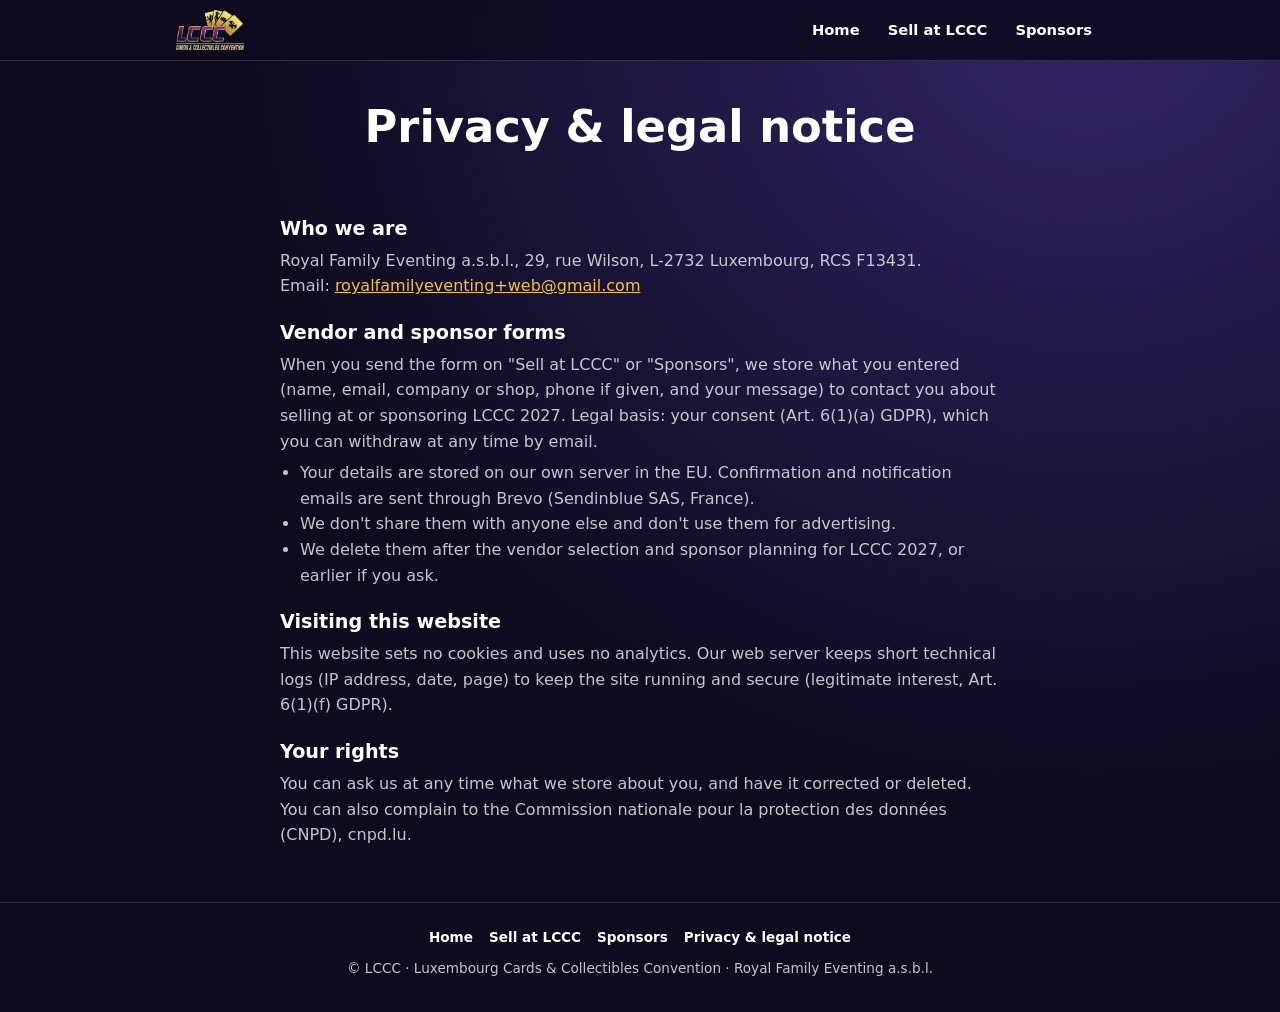
==== site/privacy.html @ 2531f946 "Placeholder: 2,000+ visitors and 50+ vendors, sponsor page with form, shared layout Home, Sell at LC" ====
<!DOCTYPE html>
<html lang="en">

<head>
    <meta charset="UTF-8" />
    <meta name="viewport" content="width=device-width, initial-scale=1.0" />
    <title>Privacy &amp; legal notice — LCCC</title>
    <meta name="robots" content="noindex" />
    <link rel="icon" type="image/png" href="favicon.png" />
    <link rel="stylesheet" href="style.css" />
</head>

<body>
    <header class="top">
        <div class="wrap">
            <a class="brand" href="./"><img src="logo.png" alt="LCCC home" width="68" height="40" /></a>
            <nav class="nav" aria-label="Main">
                <a href="./">Home</a>
                <a href="vendors.html">Sell at LCCC</a>
                <a href="sponsors.html">Sponsors</a>
            </nav>
        </div>
    </header>

    <main class="wrap">
        <div class="hero">
            <h1>Privacy &amp; legal notice</h1>
        </div>
        <section class="prose">
            <h2>Who we are</h2>
            <p>Royal Family Eventing a.s.b.l., 29, rue Wilson, L-2732 Luxembourg, RCS F13431.<br />
                Email: <a href="mailto:royalfamilyeventing+web@gmail.com">royalfamilyeventing+web@gmail.com</a></p>

            <h2>Vendor and sponsor forms</h2>
            <p>When you send the form on "Sell at LCCC" or "Sponsors", we store what you entered (name, email, company or
                shop, phone if given, and your message) to contact you about selling at or sponsoring LCCC 2027. Legal
                basis: your consent (Art. 6(1)(a) GDPR), which you can withdraw at any time by email.</p>
            <ul>
                <li>Your details are stored on our own server in the EU. Confirmation and notification emails are sent
                    through Brevo (Sendinblue SAS, France).</li>
                <li>We don't share them with anyone else and don't use them for advertising.</li>
                <li>We delete them after the vendor selection and sponsor planning for LCCC 2027, or earlier if you ask.</li>
            </ul>

            <h2>Visiting this website</h2>
            <p>This website sets no cookies and uses no analytics. Our web server keeps short technical logs (IP address,
                date, page) to keep the site running and secure (legitimate interest, Art. 6(1)(f) GDPR).</p>

            <h2>Your rights</h2>
            <p>You can ask us at any time what we store about you, and have it corrected or deleted. You can also complain
                to the Commission nationale pour la protection des données (CNPD), cnpd.lu.</p>
        </section>
    </main>

    <footer>
        <div class="wrap">
            <div class="links">
                <a href="./">Home</a>
                <a href="vendors.html">Sell at LCCC</a>
                <a href="sponsors.html">Sponsors</a>
                <a href="privacy.html">Privacy &amp; legal notice</a>
            </div>
            © LCCC · Luxembourg Cards &amp; Collectibles Convention · Royal Family Eventing a.s.b.l.
        </div>
    </footer>
</body>

</html>
---- site/style.css ----
/* LCCC coming-soon pages: Midnight & Foil, same colours as the main website */
:root {
    --night: #0e0b1f;
    --night-2: #1a1535;
    --night-3: #241d47;
    --violet: #7c5cff;
    --gold: #f2c14e;
    --text: #ffffff;
    --muted: rgba(255, 255, 255, 0.76);
    --line: rgba(255, 255, 255, 0.14);
    --foil: linear-gradient(115deg, #f2c14e, #ff8fc7, #8fd8ff, #b69cff);
    --radius: 18px;
}

* {
    box-sizing: border-box;
    margin: 0;
    padding: 0;
}

html {
    scroll-behavior: smooth;
}

body {
    min-height: 100vh;
    font-family: system-ui, -apple-system, 'Segoe UI', Roboto, Helvetica, Arial, sans-serif;
    line-height: 1.6;
    color: var(--text);
    background: radial-gradient(ellipse at 85% 0%, rgba(124, 92, 255, 0.32), transparent 55%), var(--night);
}

a {
    color: var(--gold);
}

img {
    max-width: 100%;
    height: auto;
}

.wrap {
    max-width: 960px;
    margin: 0 auto;
    padding: 0 16px;
}

/* ---------- header ---------- */
.top {
    position: sticky;
    top: 0;
    z-index: 10;
    background: rgba(14, 11, 31, 0.88);
    backdrop-filter: blur(8px);
    border-bottom: 1px solid var(--line);
}

.top .wrap {
    display: flex;
    align-items: center;
    justify-content: space-between;
    gap: 12px;
    padding-top: 10px;
    padding-bottom: 10px;
}

.brand img {
    display: block;
    height: 40px;
    width: auto;
}

.nav {
    display: flex;
    gap: 4px;
    flex-wrap: wrap;
    justify-content: flex-end;
}

.nav a {
    color: #fff;
    text-decoration: none;
    font-weight: 700;
    font-size: 0.92rem;
    padding: 8px 12px;
    border-radius: 10px;
}

.nav a:hover {
    background: rgba(255, 255, 255, 0.1);
}

.nav a[aria-current="page"] {
    background: var(--gold);
    color: var(--night);
}

/* ---------- hero ---------- */
.hero {
    text-align: center;
    padding: 40px 0 8px;
}

.hero .logo {
    width: 300px;
    max-width: 72vw;
}

.line {
    height: 4px;
    width: 96px;
    margin: 18px auto;
    border-radius: 4px;
    background: var(--foil);
}

.eyebrow {
    display: inline-block;
    color: var(--gold);
    font-weight: 800;
    text-transform: uppercase;
    letter-spacing: 0.12em;
    font-size: 0.8rem;
    margin-bottom: 6px;
}

h1 {
    font-size: clamp(1.8rem, 5.5vw, 2.8rem);
    font-weight: 900;
    line-height: 1.15;
}

h2 {
    font-size: clamp(1.35rem, 4vw, 1.8rem);
    font-weight: 900;
    line-height: 1.2;
    margin-bottom: 8px;
}

h3 {
    font-size: 1.05rem;
    margin-bottom: 4px;
}

.badge {
    display: inline-block;
    margin: 16px 0 12px;
    background: var(--gold);
    color: var(--night);
    font-weight: 800;
    text-transform: uppercase;
    letter-spacing: 1px;
    font-size: 0.8rem;
    padding: 5px 14px;
    border-radius: 20px;
}

.lead {
    color: var(--muted);
    font-size: 1.05rem;
    max-width: 600px;
    margin: 0 auto;
}

/* ---------- sections ---------- */
section {
    padding: 34px 0 6px;
}

.section-head {
    text-align: center;
    margin-bottom: 18px;
}

.section-head p {
    color: var(--muted);
    max-width: 600px;
    margin: 0 auto;
}

.stats {
    display: grid;
    grid-template-columns: repeat(auto-fit, minmax(190px, 1fr));
    gap: 12px;
    margin-top: 28px;
}

.stat {
    background: var(--night-2);
    border: 1px solid var(--line);
    border-radius: var(--radius);
    padding: 16px 18px;
    text-align: center;
}

.stat strong {
    display: block;
    font-size: 1.6rem;
    font-weight: 900;
    line-height: 1.2;
    color: var(--gold);
}

.stat span {
    color: var(--muted);
    font-size: 0.92rem;
}

.cards {
    display: grid;
    grid-template-columns: repeat(auto-fit, minmax(220px, 1fr));
    gap: 12px;
}

.card {
    background: var(--night-2);
    border: 1px solid var(--line);
    border-radius: var(--radius);
    padding: 20px;
}

.card p {
    color: var(--muted);
}

.card-gold {
    border-color: var(--gold);
    box-shadow: 0 0 0 1px rgba(242, 193, 78, 0.25), 0 18px 40px rgba(0, 0, 0, 0.35);
}

/* Two big calls to action on the home page */
.paths {
    display: grid;
    grid-template-columns: repeat(auto-fit, minmax(260px, 1fr));
    gap: 14px;
}

.path {
    display: flex;
    flex-direction: column;
    gap: 8px;
    text-decoration: none;
    color: var(--text);
    background: linear-gradient(160deg, var(--night-3), var(--night-2));
    border: 1px solid var(--line);
    border-radius: var(--radius);
    padding: 24px 22px;
    transition: border-color 0.15s;
}

.path:hover {
    border-color: var(--gold);
}

.path p {
    color: var(--muted);
    flex: 1;
}

.path .more {
    color: var(--gold);
    font-weight: 800;
}

.price {
    font-size: 2.2rem;
    font-weight: 900;
    color: var(--gold);
    line-height: 1.1;
    margin: 4px 0 6px;
}

.price small {
    font-size: 0.95rem;
    color: var(--muted);
    font-weight: 600;
}

ul.ticks {
    list-style: none;
    display: grid;
    gap: 6px;
    margin-top: 10px;
}

ul.ticks li {
    padding-left: 26px;
    position: relative;
    color: var(--muted);
}

ul.ticks li::before {
    content: "";
    position: absolute;
    left: 4px;
    top: 0.45em;
    width: 10px;
    height: 6px;
    border-left: 2px solid var(--gold);
    border-bottom: 2px solid var(--gold);
    transform: rotate(-45deg);
}

ol.steps {
    list-style: none;
    counter-reset: step;
    display: grid;
    grid-template-columns: repeat(auto-fit, minmax(200px, 1fr));
    gap: 12px;
}

ol.steps li {
    counter-increment: step;
    background: var(--night-2);
    border: 1px solid var(--line);
    border-radius: var(--radius);
    padding: 16px 18px;
    color: var(--muted);
}

ol.steps li::before {
    content: counter(step);
    display: grid;
    place-items: center;
    width: 30px;
    height: 30px;
    margin-bottom: 8px;
    border-radius: 50%;
    background: var(--gold);
    color: var(--night);
    font-weight: 900;
}

ol.steps strong {
    display: block;
    color: var(--text);
}

/* ---------- buttons ---------- */
.buttons {
    display: flex;
    flex-wrap: wrap;
    justify-content: center;
    gap: 10px;
    margin-top: 22px;
}

.btn {
    display: inline-block;
    text-decoration: none;
    font: inherit;
    font-weight: 800;
    border-radius: 999px;
    padding: 12px 22px;
    border: 2px solid rgba(255, 255, 255, 0.55);
    background: none;
    color: #fff;
    cursor: pointer;
}

.btn:hover {
    background: rgba(255, 255, 255, 0.1);
}

.btn-gold {
    background: var(--gold);
    border-color: var(--gold);
    color: var(--night);
}

.btn-gold:hover {
    background: #ffd36b;
}

.btn:disabled {
    opacity: 0.6;
}

/* ---------- forms ---------- */
.form-card {
    max-width: 640px;
    margin: 0 auto;
}

.form {
    display: grid;
    gap: 14px;
    margin-top: 14px;
}

.form .row {
    display: grid;
    gap: 14px;
    grid-template-columns: repeat(auto-fit, minmax(220px, 1fr));
}

.form label {
    display: grid;
    gap: 4px;
    font-weight: 700;
    font-size: 0.92rem;
}

.form small {
    font-weight: 400;
    color: var(--muted);
}

.form input[type="text"],
.form input[type="email"],
.form input[type="tel"],
.form textarea {
    font: inherit;
    font-weight: 400;
    color: var(--text);
    background: var(--night);
    border: 1px solid var(--line);
    border-radius: 12px;
    padding: 12px 14px;
    width: 100%;
}

.form textarea {
    resize: vertical;
    min-height: 90px;
}

.form input:focus,
.form textarea:focus {
    outline: none;
    border-color: var(--gold);
    box-shadow: 0 0 0 3px rgba(242, 193, 78, 0.25);
}

.form .check {
    display: grid;
    grid-template-columns: 22px 1fr;
    align-items: start;
    font-weight: 400;
    color: var(--muted);
}

.form .check input {
    width: 18px;
    height: 18px;
    margin-top: 3px;
    accent-color: var(--gold);
}

.form .hp {
    position: absolute;
    left: -9999px;
}

.form .btn {
    justify-self: start;
}

.form-msg {
    border-radius: 12px;
    padding: 10px 14px;
}

.form-msg.is-ok {
    background: rgba(31, 157, 85, 0.2);
    border: 1px solid rgba(31, 157, 85, 0.6);
}

.form-msg.is-error {
    background: rgba(229, 72, 77, 0.18);
    border: 1px solid rgba(229, 72, 77, 0.6);
}

/* ---------- text pages ---------- */
.prose {
    max-width: 720px;
    margin: 0 auto;
}

.prose h2 {
    font-size: 1.2rem;
    margin-top: 22px;
}

.prose p,
.prose li {
    color: var(--muted);
}

.prose ul {
    padding-left: 20px;
    margin-top: 6px;
}

/* ---------- footer ---------- */
footer {
    margin-top: 48px;
    border-top: 1px solid var(--line);
    padding: 24px 0 32px;
    text-align: center;
    font-size: 0.85rem;
    color: var(--muted);
}

footer .links {
    display: flex;
    flex-wrap: wrap;
    justify-content: center;
    gap: 6px 16px;
    margin-bottom: 10px;
}

footer .links a {
    color: #fff;
    font-weight: 700;
    text-decoration: none;
}

footer .links a:hover {
    color: var(--gold);
}

@media (max-width: 560px) {
    .brand img {
        height: 34px;
    }

    .nav a {
        padding: 6px 8px;
        font-size: 0.85rem;
    }
}
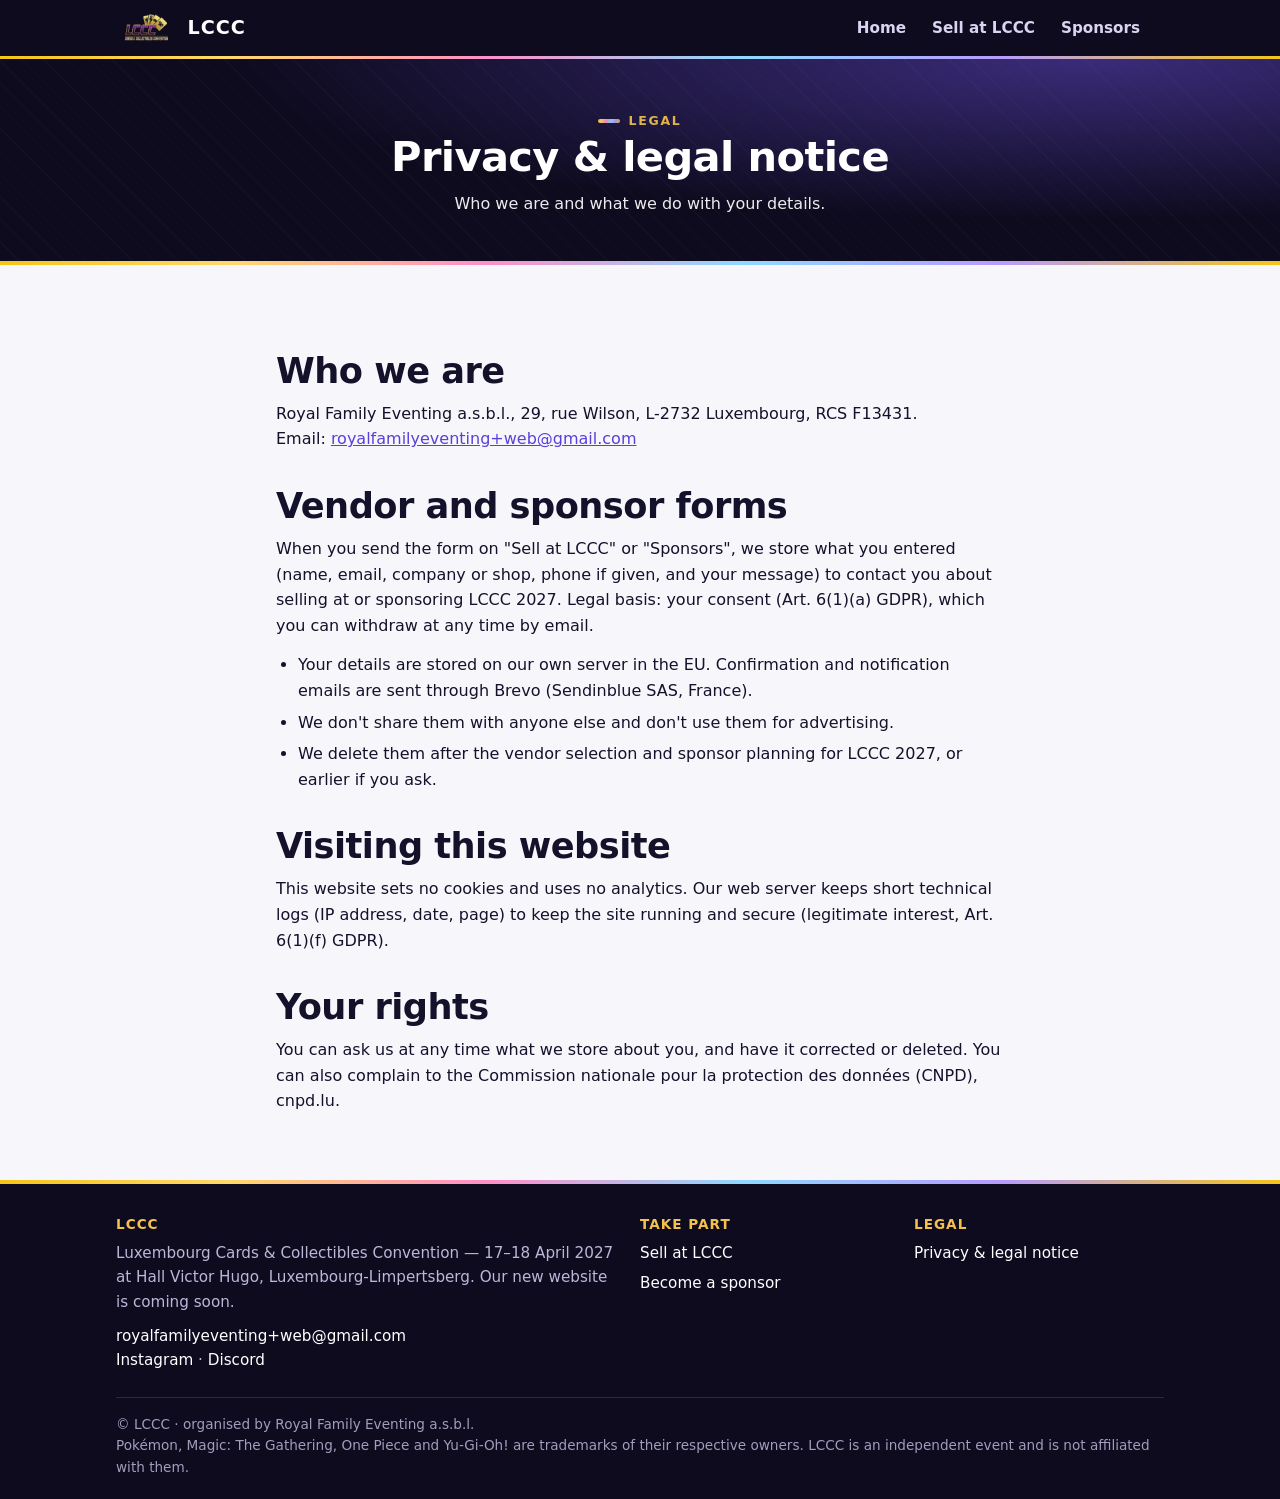
==== commit 95a77d4f: "Placeholder in the main website's design Pages are generated by build.py with the website's navbar, " ====
--- a/site/privacy.html
+++ b/site/privacy.html
@@ -4,29 +4,43 @@
 <head>
     <meta charset="UTF-8" />
     <meta name="viewport" content="width=device-width, initial-scale=1.0" />
-    <title>Privacy &amp; legal notice — LCCC</title>
+    <title>Privacy &amp; legal notice — LCCC 2027</title>
+    <meta name="description" content="Privacy policy and legal notice of lccc.lu." />
     <meta name="robots" content="noindex" />
-    <link rel="icon" type="image/png" href="favicon.png" />
+    <link rel="icon" type="image/png" href="img/favicon.png" />
     <link rel="stylesheet" href="style.css" />
 </head>
 
 <body>
-    <header class="top">
-        <div class="wrap">
-            <a class="brand" href="./"><img src="logo.png" alt="LCCC home" width="68" height="40" /></a>
-            <nav class="nav" aria-label="Main">
-                <a href="./">Home</a>
-                <a href="vendors.html">Sell at LCCC</a>
-                <a href="sponsors.html">Sponsors</a>
-            </nav>
+    <a class="skip-link" href="#main">Skip to content</a>
+
+    <!-- NAVBAR (generated by build.py, same as the main website) -->
+    <nav class="navbar" aria-label="Main">
+        <div class="nav-inner">
+            <a href="index.html" class="nav-brand">
+                <img src="img/logo.png" alt="" width="62" height="36" />
+                <span translate="no">LCCC</span>
+            </a>
+            <div class="nav-tools">
+                <button class="nav-toggle" type="button" aria-expanded="false" aria-controls="nav-links">Menu</button>
+            </div>
+            <ul class="nav-links" id="nav-links">
+                <li><a href="index.html">Home</a></li>
+                <li><a href="vendors.html">Sell at LCCC</a></li>
+                <li><a href="sponsors.html">Sponsors</a></li>
+            </ul>
         </div>
-    </header>
+    </nav>
 
-    <main class="wrap">
-        <div class="hero">
+    <main id="main">
+    <header class="page-header">
+            <p class="eyebrow eyebrow-light">Legal</p>
             <h1>Privacy &amp; legal notice</h1>
-        </div>
-        <section class="prose">
+            <p>Who we are and what we do with your details.</p>
+        </header>
+
+    <section class="section">
+        <div class="container prose">
             <h2>Who we are</h2>
             <p>Royal Family Eventing a.s.b.l., 29, rue Wilson, L-2732 Luxembourg, RCS F13431.<br />
                 Email: <a href="mailto:royalfamilyeventing+web@gmail.com">royalfamilyeventing+web@gmail.com</a></p>
@@ -49,20 +63,45 @@
             <h2>Your rights</h2>
             <p>You can ask us at any time what we store about you, and have it corrected or deleted. You can also complain
                 to the Commission nationale pour la protection des données (CNPD), cnpd.lu.</p>
-        </section>
+        </div>
+    </section>
     </main>
 
-    <footer>
-        <div class="wrap">
-            <div class="links">
-                <a href="./">Home</a>
-                <a href="vendors.html">Sell at LCCC</a>
-                <a href="sponsors.html">Sponsors</a>
-                <a href="privacy.html">Privacy &amp; legal notice</a>
+    <footer class="site-footer">
+        <div class="container">
+            <div class="footer-grid">
+                <div>
+                    <h2>LCCC</h2>
+                    <p>Luxembourg Cards &amp; Collectibles Convention — 17–18 April 2027 at <span translate="no">Hall Victor Hugo</span>, Luxembourg-Limpertsberg.
+                        Our new website is coming soon.</p>
+                    <p style="margin-top:10px">
+                        <a href="mailto:royalfamilyeventing+web@gmail.com">royalfamilyeventing+web@gmail.com</a><br />
+                        <a href="https://www.instagram.com/lccc.tcg/" target="_blank" rel="noopener">Instagram</a> ·
+                        <a href="https://discord.gg/DBx5x52tz" target="_blank" rel="noopener">Discord</a>
+                    </p>
+                </div>
+                <div>
+                    <h2>Take part</h2>
+                    <ul>
+                        <li><a href="vendors.html">Sell at LCCC</a></li>
+                        <li><a href="sponsors.html">Become a sponsor</a></li>
+                    </ul>
+                </div>
+                <div>
+                    <h2>Legal</h2>
+                    <ul>
+                        <li><a href="privacy.html">Privacy &amp; legal notice</a></li>
+                    </ul>
+                </div>
             </div>
-            © LCCC · Luxembourg Cards &amp; Collectibles Convention · Royal Family Eventing a.s.b.l.
+            <div class="footer-bottom">
+                © LCCC · organised by Royal Family Eventing a.s.b.l.<br />
+                Pokémon, Magic: The Gathering, One Piece and Yu-Gi-Oh! are trademarks of their respective owners.
+                LCCC is an independent event and is not affiliated with them.
+            </div>
         </div>
     </footer>
+    <script src="form.js"></script>
 </body>
 
 </html>
--- a/site/style.css
+++ b/site/style.css
@@ -1,532 +1,3848 @@
-/* LCCC coming-soon pages: Midnight & Foil, same colours as the main website */
+/* =====================================================================
+   LCCC — Luxembourg Cards & Collectibles
+   One stylesheet for every page. Mobile first, no animations.
+   Colours are defined once here — change them in :root.
+   ===================================================================== */
+
 :root {
-    --night: #0e0b1f;
-    --night-2: #1a1535;
-    --night-3: #241d47;
-    --violet: #7c5cff;
-    --gold: #f2c14e;
-    --text: #ffffff;
-    --muted: rgba(255, 255, 255, 0.76);
-    --line: rgba(255, 255, 255, 0.14);
-    --foil: linear-gradient(115deg, #f2c14e, #ff8fc7, #8fd8ff, #b69cff);
-    --radius: 18px;
-}
-
-* {
-    box-sizing: border-box;
-    margin: 0;
+  --purple: #4b2d8f;
+  --purple-dark: #2d1660;
+  --purple-light: #efeaf9;
+  --gold: #f5c518;
+  --gold-dark: #d9ab00;
+  --text: #24212b;
+  --muted: #5f5a6b;
+  --bg: #f6f5f8;
+  --card: #ffffff;
+  --border: #e3dfeb;
+  --radius: 12px;
+  --max: 1080px;
+}
+
+*,
+*::before,
+*::after {
+  box-sizing: border-box;
+  margin: 0;
+  padding: 0;
+}
+
+html {
+  -webkit-text-size-adjust: 100%;
+}
+
+body {
+  font-family: system-ui, -apple-system, 'Segoe UI', Roboto, Helvetica, Arial, sans-serif;
+  font-size: 1rem;
+  line-height: 1.6;
+  color: var(--text);
+  background: var(--bg);
+}
+
+img {
+  max-width: 100%;
+  height: auto;
+  display: block;
+}
+
+a {
+  color: var(--purple);
+}
+
+h1,
+h2,
+h3 {
+  line-height: 1.25;
+}
+
+.container {
+  max-width: var(--max);
+  margin: 0 auto;
+  padding: 0 16px;
+}
+
+.skip-link {
+  position: absolute;
+  left: -9999px;
+}
+
+.skip-link:focus {
+  left: 16px;
+  top: 16px;
+  z-index: 200;
+  background: var(--gold);
+  color: var(--purple-dark);
+  padding: 8px 12px;
+  border-radius: 6px;
+}
+
+/* ---------- NAVBAR ---------- */
+.navbar {
+  position: sticky;
+  top: 0;
+  z-index: 100;
+  background: var(--purple);
+}
+
+.nav-inner {
+  max-width: var(--max);
+  margin: 0 auto;
+  padding: 8px 16px;
+  display: flex;
+  flex-wrap: wrap;
+  align-items: center;
+  justify-content: space-between;
+}
+
+.nav-brand {
+  display: flex;
+  align-items: center;
+  gap: 10px;
+  color: #fff;
+  text-decoration: none;
+  font-weight: 900;
+  font-size: 1.2rem;
+  letter-spacing: 1px;
+}
+
+.nav-brand img {
+  height: 36px;
+  width: auto;
+}
+
+.nav-tools {
+  display: flex;
+  align-items: center;
+  gap: 8px;
+}
+
+.lang-btn {
+  display: inline-flex;
+  align-items: center;
+  gap: 6px;
+  background: none;
+  border: 1px solid rgba(255, 255, 255, 0.4);
+  border-radius: 8px;
+  color: #fff;
+  font: inherit;
+  font-size: 0.9rem;
+  font-weight: 700;
+  padding: 6px 10px;
+  cursor: pointer;
+}
+
+.lang-btn:hover,
+.lang-btn[aria-expanded="true"] {
+  background: rgba(255, 255, 255, 0.12);
+}
+
+.lang-btn .ic {
+  width: 18px;
+  height: 18px;
+}
+
+.lang-panel {
+  position: fixed;
+  top: 64px;
+  right: 12px;
+  left: 12px;
+  max-width: 440px;
+  margin-left: auto;
+  max-height: calc(100vh - 80px);
+  overflow: auto;
+  background: var(--card);
+  color: var(--text);
+  border: 1px solid var(--border);
+  border-radius: var(--radius);
+  box-shadow: 0 12px 32px rgba(14, 11, 31, 0.25);
+  padding: 16px;
+  z-index: 300;
+}
+
+.lang-title {
+  font-weight: 800;
+  margin-bottom: 10px;
+}
+
+.lang-list {
+  display: grid;
+  grid-template-columns: repeat(2, 1fr);
+  gap: 6px;
+}
+
+.lang-list button {
+  font: inherit;
+  text-align: left;
+  padding: 10px 12px;
+  border: 1px solid var(--border);
+  border-radius: 8px;
+  background: var(--card);
+  color: var(--text);
+  cursor: pointer;
+}
+
+.lang-list button:hover {
+  border-color: var(--purple);
+}
+
+.lang-list button.is-current {
+  background: var(--gold);
+  border-color: var(--gold);
+  font-weight: 700;
+  color: #14112b;
+}
+
+.lang-note {
+  margin-top: 12px;
+  font-size: 0.82rem;
+  color: var(--muted);
+}
+
+/* Google Translate: keep our layout, hide its top bar and hover tooltips */
+body {
+  top: 0 !important;
+}
+
+iframe.skiptranslate,
+.goog-te-banner-frame,
+#goog-gt-tt,
+.goog-te-balloon-frame {
+  display: none !important;
+}
+
+.goog-text-highlight {
+  background: none !important;
+  box-shadow: none !important;
+}
+
+.nav-toggle {
+  background: none;
+  border: 1px solid rgba(255, 255, 255, 0.4);
+  border-radius: 8px;
+  color: #fff;
+  font-size: 1rem;
+  font-weight: 700;
+  padding: 6px 12px;
+  cursor: pointer;
+}
+
+.nav-links {
+  display: none;
+  width: 100%;
+  list-style: none;
+  padding: 8px 0 4px;
+}
+
+.nav-links.open {
+  display: block;
+}
+
+.nav-links a {
+  display: block;
+  color: #fff;
+  text-decoration: none;
+  font-weight: 600;
+  padding: 10px 12px;
+  border-radius: 8px;
+}
+
+.nav-links a:hover {
+  background: rgba(255, 255, 255, 0.12);
+}
+
+.nav-links a.active {
+  background: var(--gold);
+  color: var(--purple-dark);
+}
+
+@media (min-width: 900px) {
+  .nav-toggle {
+    display: none;
+  }
+
+  .nav-tools {
+    order: 3;
+  }
+
+  .nav-links {
+    order: 2;
+    margin-left: auto;
+    margin-right: 12px;
+  }
+
+  .nav-links {
+    display: flex;
+    width: auto;
+    gap: 2px;
     padding: 0;
-}
-
-html {
-    scroll-behavior: smooth;
+  }
+
+  .nav-links a {
+    padding: 8px 12px;
+    font-size: 0.95rem;
+  }
+}
+
+/* ---------- HERO (home) ---------- */
+.hero {
+  background: var(--purple-dark) url('img/header_bg.jpg') center / cover no-repeat;
+  position: relative;
+  color: #fff;
+  text-align: center;
+}
+
+.hero::before {
+  content: '';
+  position: absolute;
+  inset: 0;
+  background: rgba(35, 15, 75, 0.62);
+}
+
+.hero-content {
+  position: relative;
+  max-width: 720px;
+  margin: 0 auto;
+  padding: 40px 16px 48px;
+}
+
+.hero-logo {
+  width: 220px;
+  margin: 0 auto 16px;
+}
+
+.hero h1 {
+  font-size: 2rem;
+  font-weight: 900;
+}
+
+.hero .tagline {
+  font-size: 1.1rem;
+  margin-top: 6px;
+  opacity: 0.95;
+}
+
+.next-event-box {
+  margin: 24px auto 0;
+  background: rgba(255, 255, 255, 0.1);
+  border: 1px solid rgba(255, 255, 255, 0.3);
+  border-radius: var(--radius);
+  padding: 16px;
+}
+
+.next-event-box .label {
+  display: inline-block;
+  background: var(--gold);
+  color: var(--purple-dark);
+  font-weight: 800;
+  font-size: 0.8rem;
+  text-transform: uppercase;
+  letter-spacing: 1px;
+  padding: 2px 10px;
+  border-radius: 20px;
+}
+
+.next-event-box .when {
+  font-size: 1.3rem;
+  font-weight: 800;
+  margin-top: 8px;
+}
+
+.button-row {
+  display: flex;
+  flex-wrap: wrap;
+  justify-content: center;
+  gap: 10px;
+  margin-top: 20px;
+}
+
+@media (min-width: 700px) {
+  .hero-logo {
+    width: 300px;
+  }
+
+  .hero h1 {
+    font-size: 2.6rem;
+  }
+
+  .hero-content {
+    padding: 56px 16px 64px;
+  }
+}
+
+/* ---------- PAGE HEADER (sub pages) ---------- */
+.page-header {
+  background: var(--purple);
+  color: #fff;
+  text-align: center;
+  padding: 36px 16px;
+}
+
+.page-header h1 {
+  font-size: 1.9rem;
+  font-weight: 900;
+}
+
+.page-header p {
+  max-width: 640px;
+  margin: 8px auto 0;
+  opacity: 0.92;
+}
+
+.breadcrumb {
+  font-size: 0.9rem;
+  margin-bottom: 8px;
+}
+
+.breadcrumb a {
+  color: var(--gold);
+}
+
+/* ---------- BUTTONS ---------- */
+.btn {
+  display: inline-block;
+  text-decoration: none;
+  font-weight: 800;
+  padding: 12px 22px;
+  border-radius: 999px;
+  border: 2px solid transparent;
+  cursor: pointer;
+  font-size: 1rem;
+  text-align: center;
+}
+
+.btn-primary {
+  background: var(--gold);
+  color: var(--purple-dark);
+}
+
+.btn-primary:hover {
+  background: var(--gold-dark);
+}
+
+.btn-secondary {
+  background: transparent;
+  color: inherit;
+  border-color: currentColor;
+}
+
+.btn-secondary:hover {
+  background: rgba(127, 127, 127, 0.12);
+}
+
+.btn-purple {
+  background: var(--purple);
+  color: #fff;
+}
+
+.btn-purple:hover {
+  background: var(--purple-dark);
+}
+
+/* ---------- SECTIONS ---------- */
+.section {
+  padding: 40px 0;
+}
+
+.section-alt {
+  background: var(--card);
+  border-top: 1px solid var(--border);
+  border-bottom: 1px solid var(--border);
+}
+
+.section h2 {
+  font-size: 1.5rem;
+  font-weight: 900;
+  color: var(--purple-dark);
+  margin-bottom: 8px;
+}
+
+.section .lead {
+  color: var(--muted);
+  max-width: 720px;
+  margin-bottom: 20px;
+}
+
+.section-cta {
+  margin-top: 20px;
+}
+
+.prose {
+  max-width: 760px;
+}
+
+.prose p,
+.prose ul,
+.prose ol {
+  margin-bottom: 14px;
+}
+
+.prose ul,
+.prose ol {
+  padding-left: 22px;
+}
+
+.prose li {
+  margin-bottom: 6px;
+}
+
+.prose h2 {
+  margin-top: 32px;
+}
+
+.prose h3 {
+  margin: 20px 0 6px;
+  color: var(--purple-dark);
+}
+
+/* ---------- CARDS & GRIDS ---------- */
+.grid {
+  display: grid;
+  gap: 14px;
+  grid-template-columns: 1fr;
+}
+
+@media (min-width: 600px) {
+  .grid-2,
+  .grid-3,
+  .grid-4 {
+    grid-template-columns: repeat(2, 1fr);
+  }
+}
+
+@media (min-width: 900px) {
+  .grid-3 {
+    grid-template-columns: repeat(3, 1fr);
+  }
+
+  .grid-4 {
+    grid-template-columns: repeat(4, 1fr);
+  }
+}
+
+.card {
+  background: var(--card);
+  border: 1px solid var(--border);
+  border-radius: var(--radius);
+  padding: 18px;
+  display: flex;
+  flex-direction: column;
+  gap: 6px;
+}
+
+.card h3 {
+  font-size: 1.1rem;
+  color: var(--purple-dark);
+}
+
+.card p {
+  color: var(--muted);
+}
+
+.card .icon {
+  font-size: 1.6rem;
+  line-height: 1;
+}
+
+.card .more {
+  margin-top: auto;
+  padding-top: 8px;
+  font-weight: 700;
+}
+
+a.card {
+  text-decoration: none;
+  color: inherit;
+}
+
+a.card:hover {
+  border-color: var(--purple);
+}
+
+/* ticket / table option cards */
+.option .price {
+  font-size: 1.5rem;
+  font-weight: 900;
+  color: var(--purple);
+}
+
+.option .price small {
+  font-size: 0.85rem;
+  font-weight: 600;
+  color: var(--muted);
+}
+
+.option ul {
+  list-style: none;
+  color: var(--muted);
+  font-size: 0.95rem;
+}
+
+.option li {
+  padding-left: 22px;
+  position: relative;
+  margin-top: 4px;
+}
+
+.option li::before {
+  content: '✓';
+  position: absolute;
+  left: 0;
+  color: var(--purple);
+  font-weight: 800;
+}
+
+.tag {
+  align-self: flex-start;
+  font-size: 0.75rem;
+  font-weight: 800;
+  text-transform: uppercase;
+  letter-spacing: 0.5px;
+  padding: 2px 10px;
+  border-radius: 20px;
+  background: var(--purple-light);
+  color: var(--purple);
+}
+
+.tag-gold {
+  background: var(--gold);
+  color: var(--purple-dark);
+}
+
+/* ---------- FACTS LIST ---------- */
+.facts {
+  display: grid;
+  gap: 10px;
+  grid-template-columns: 1fr;
+}
+
+@media (min-width: 600px) {
+  .facts {
+    grid-template-columns: repeat(2, 1fr);
+  }
+}
+
+@media (min-width: 900px) {
+  .facts {
+    grid-template-columns: repeat(4, 1fr);
+  }
+}
+
+.fact {
+  background: var(--card);
+  border: 1px solid var(--border);
+  border-left: 4px solid var(--gold);
+  border-radius: 8px;
+  padding: 12px 14px;
+}
+
+.fact dt {
+  font-size: 0.8rem;
+  font-weight: 800;
+  text-transform: uppercase;
+  letter-spacing: 0.5px;
+  color: var(--muted);
+}
+
+.fact dd {
+  font-weight: 700;
+  margin-top: 2px;
+}
+
+/* ---------- STEPS ---------- */
+.steps {
+  list-style: none;
+  counter-reset: step;
+  display: grid;
+  gap: 12px;
+}
+
+@media (min-width: 900px) {
+  .steps {
+    grid-template-columns: repeat(4, 1fr);
+  }
+}
+
+.steps li {
+  counter-increment: step;
+  background: var(--card);
+  border: 1px solid var(--border);
+  border-radius: var(--radius);
+  padding: 16px 16px 16px 58px;
+  position: relative;
+}
+
+.steps li::before {
+  content: counter(step);
+  position: absolute;
+  left: 14px;
+  top: 14px;
+  width: 32px;
+  height: 32px;
+  border-radius: 50%;
+  background: var(--purple);
+  color: #fff;
+  font-weight: 800;
+  display: flex;
+  align-items: center;
+  justify-content: center;
+}
+
+.steps strong {
+  display: block;
+  color: var(--purple-dark);
+}
+
+.steps span {
+  color: var(--muted);
+  font-size: 0.95rem;
+}
+
+/* ---------- NOTICE ---------- */
+.notice {
+  background: var(--purple-light);
+  border-left: 4px solid var(--purple);
+  border-radius: 8px;
+  padding: 14px 16px;
+  margin: 16px 0;
+}
+
+.notice-gold {
+  background: #fff8db;
+  border-left-color: var(--gold-dark);
+}
+
+/* ---------- FAQ ---------- */
+.faq details {
+  background: var(--card);
+  border: 1px solid var(--border);
+  border-radius: 8px;
+  margin-bottom: 8px;
+}
+
+.faq summary {
+  cursor: pointer;
+  font-weight: 700;
+  padding: 14px 16px;
+  color: var(--purple-dark);
+}
+
+.faq details p {
+  padding: 0 16px 14px;
+  color: var(--muted);
+}
+
+/* ---------- GALLERY ---------- */
+.gallery {
+  display: grid;
+  gap: 8px;
+  grid-template-columns: repeat(2, 1fr);
+}
+
+@media (min-width: 700px) {
+  .gallery {
+    grid-template-columns: repeat(3, 1fr);
+  }
+}
+
+.gallery img {
+  width: 100%;
+  aspect-ratio: 1 / 1;
+  object-fit: cover;
+  border-radius: 8px;
+}
+
+/* ---------- LOGOS ---------- */
+.logo-grid {
+  display: grid;
+  gap: 12px;
+  grid-template-columns: repeat(2, 1fr);
+}
+
+@media (min-width: 600px) {
+  .logo-grid {
+    grid-template-columns: repeat(4, 1fr);
+  }
+}
+
+.logo-grid .logo-card {
+  background: var(--card);
+  border: 1px solid var(--border);
+  border-radius: var(--radius);
+  padding: 14px;
+  text-align: center;
+}
+
+.logo-grid img {
+  height: 90px;
+  width: 100%;
+  object-fit: contain;
+  margin-bottom: 8px;
+}
+
+.logo-grid h3 {
+  font-size: 1rem;
+  color: var(--purple-dark);
+}
+
+.logo-grid p {
+  font-size: 0.85rem;
+  color: var(--muted);
+}
+
+.games-row {
+  display: flex;
+  flex-wrap: wrap;
+  justify-content: center;
+  align-items: center;
+  gap: 24px;
+}
+
+.games-row img {
+  height: 56px;
+  width: auto;
+}
+
+/* ---------- PAST EVENT CARD ---------- */
+.event-card {
+  background: var(--card);
+  border: 1px solid var(--border);
+  border-radius: var(--radius);
+  overflow: hidden;
+  text-decoration: none;
+  color: inherit;
+  display: flex;
+  flex-direction: column;
+}
+
+.event-card:hover {
+  border-color: var(--purple);
+}
+
+.event-card img {
+  width: 100%;
+  aspect-ratio: 16 / 9;
+  object-fit: cover;
+}
+
+.event-card .body {
+  padding: 16px;
+}
+
+.event-card h3 {
+  color: var(--purple-dark);
+}
+
+.event-card p {
+  color: var(--muted);
+}
+
+/* ---------- CONSENT-GATED EMBEDS ---------- */
+.embed-placeholder {
+  background: var(--card);
+  border: 1px dashed var(--border);
+  border-radius: var(--radius);
+  padding: 24px 16px;
+  text-align: center;
+  color: var(--muted);
+}
+
+.embed-placeholder p {
+  margin-bottom: 12px;
+}
+
+.embed-frame iframe {
+  width: 100%;
+  height: 320px;
+  border: 0;
+  border-radius: var(--radius);
+}
+
+/* Vertical videos (reels) */
+.video-grid {
+  display: grid;
+  gap: 16px;
+  grid-template-columns: repeat(auto-fill, minmax(260px, 320px));
+}
+
+.embed-portrait iframe {
+  height: auto;
+  aspect-ratio: 9 / 16;
+}
+
+/* Ticket Tailor widget */
+.tt-embed-wrapper {
+  background: var(--card);
+  border: 1px solid var(--border);
+  border-radius: var(--radius);
+  padding: 12px;
+}
+
+/* ---------- FOOTER ---------- */
+.site-footer {
+  background: var(--purple-dark);
+  color: #ddd3f3;
+  padding: 36px 0 20px;
+  font-size: 0.95rem;
+}
+
+.footer-grid {
+  display: grid;
+  gap: 24px;
+  grid-template-columns: 1fr;
+}
+
+@media (min-width: 700px) {
+  .footer-grid {
+    grid-template-columns: 2fr 1fr 1fr;
+  }
+}
+
+.site-footer h2 {
+  font-size: 0.85rem;
+  text-transform: uppercase;
+  letter-spacing: 1px;
+  color: var(--gold);
+  margin-bottom: 8px;
+}
+
+.site-footer ul {
+  list-style: none;
+}
+
+.site-footer li {
+  margin-bottom: 6px;
+}
+
+.site-footer a,
+.link-button {
+  color: #fff;
+  text-decoration: none;
+}
+
+.site-footer a:hover,
+.link-button:hover {
+  text-decoration: underline;
+}
+
+.link-button {
+  background: none;
+  border: none;
+  font: inherit;
+  cursor: pointer;
+  padding: 0;
+}
+
+.footer-bottom {
+  border-top: 1px solid rgba(255, 255, 255, 0.15);
+  margin-top: 24px;
+  padding-top: 16px;
+  font-size: 0.85rem;
+  opacity: 0.85;
+}
+
+/* ---------- COOKIE BANNER ---------- */
+.cookie-banner {
+  position: fixed;
+  left: 0;
+  right: 0;
+  bottom: 0;
+  z-index: 300;
+  background: var(--card);
+  border-top: 3px solid var(--purple);
+  box-shadow: 0 -4px 20px rgba(0, 0, 0, 0.15);
+  padding: 16px;
+}
+
+.cookie-banner[hidden] {
+  display: none;
+}
+
+.cookie-inner {
+  max-width: var(--max);
+  margin: 0 auto;
+}
+
+.cookie-inner h2 {
+  font-size: 1.05rem;
+  color: var(--purple-dark);
+}
+
+.cookie-inner p {
+  font-size: 0.92rem;
+  color: var(--muted);
+  margin: 4px 0 12px;
+}
+
+.cookie-actions {
+  display: flex;
+  flex-wrap: wrap;
+  gap: 8px;
+}
+
+.cookie-actions .btn {
+  flex: 1 1 140px;
+  padding: 10px 16px;
+}
+
+/* ---------- FLOOR PLAN (floorplan.html + admin.html) ---------- */
+.fp-controls {
+  display: grid;
+  gap: 10px;
+  grid-template-columns: 1fr;
+  margin-bottom: 14px;
+}
+
+@media (min-width: 600px) {
+  .fp-controls {
+    grid-template-columns: 2fr 1fr;
+  }
+}
+
+.fp-controls label {
+  display: flex;
+  flex-direction: column;
+  font-weight: 700;
+  font-size: 0.9rem;
+  color: var(--purple-dark);
+  gap: 4px;
+}
+
+.fp-controls input,
+.fp-controls select {
+  font: inherit;
+  padding: 10px 12px;
+  border: 1px solid var(--border);
+  border-radius: 8px;
+  background: var(--card);
+}
+
+.fp-map-wrap {
+  background: var(--card);
+  border: 1px solid var(--border);
+  border-radius: var(--radius);
+  padding: 8px;
+}
+
+.fp-map {
+  width: 100%;
+  height: auto;
+  display: block;
+  font-family: inherit;
+}
+
+.fp-hall {
+  fill: #fbfaff;
+  stroke: var(--purple-dark);
+  stroke-width: 0.08;
+}
+
+.fp-grid line {
+  stroke: #e6e1f2;
+  stroke-width: 0.02;
+}
+
+/* Venue: walls, stage, doors and fixed things */
+.fp-walls {
+  fill: none;
+  stroke: var(--night, #0e0b1f);
+  stroke-width: 0.35;
+  stroke-linejoin: round;
+  pointer-events: none;
+}
+
+.fp-stage,
+.fp-key-stage {
+  fill: #ece6ff;
+}
+
+.fp-stage-label {
+  fill: var(--purple);
+  font-weight: 800;
+  letter-spacing: 0.1em;
+  text-transform: uppercase;
+}
+
+.fp-area-label {
+  fill: #8a8594;
+  font-weight: 700;
+  letter-spacing: 0.06em;
+}
+
+.fp-door {
+  stroke-width: 0.6;
+  stroke-linecap: butt;
+}
+
+.fp-door-exit,
+.fp-key-exit {
+  stroke: #1f9d55;
+  fill: #1f9d55;
+}
+
+.fp-door-entrance {
+  stroke: var(--gold);
+}
+
+.fp-door-lift {
+  stroke: #8a8594;
+  stroke-dasharray: 0.4 0.3;
+}
+
+.fp-door-label {
+  font-weight: 800;
+  fill: #1f9d55;
+}
+
+.fp-door-label-entrance {
+  fill: var(--purple-dark);
+}
+
+.fp-door-label-lift {
+  fill: var(--muted);
+  font-weight: 700;
+}
+
+.fp-fixture {
+  fill: #b9b4c4;
+  stroke: #6f6a7c;
+  stroke-width: 0.04;
+}
+
+.fp-fixture-pillar {
+  fill: #6f6a7c;
+}
+
+.fp-fixture-fire {
+  fill: #e5484d;
+  stroke: none;
+}
+
+.fp-fixture-label {
+  fill: #3a3546;
+  font-weight: 700;
+}
+
+/* Admin only: areas in front of doors that must stay free */
+.fp-keepclear {
+  fill: rgba(31, 157, 85, 0.12);
+  stroke: rgba(31, 157, 85, 0.6);
+  stroke-width: 0.06;
+  stroke-dasharray: 0.3 0.2;
+  pointer-events: none;
+}
+
+.fp-table-line {
+  stroke: currentColor;
+  stroke-width: 0.03;
+  opacity: 0.5;
+  pointer-events: none;
+}
+
+.fp-stand.is-taken {
+  color: #fff;
+}
+
+.fp-stand.is-free {
+  color: var(--purple-dark);
+}
+
+/* Zoom: the map gets wider than its box and the box scrolls */
+.fp-zoom {
+  display: flex;
+  align-items: center;
+  justify-content: flex-end;
+  gap: 8px;
+  margin-bottom: 6px;
+  font-size: 0.85rem;
+  color: var(--muted);
+}
+
+.fp-zoom span {
+  min-width: 3.2em;
+  text-align: center;
+}
+
+.fp-zoom-btn {
+  width: 40px;
+  height: 40px;
+  border-radius: 50%;
+  border: 1px solid var(--border);
+  background: var(--card);
+  color: var(--purple-dark);
+  font-size: 1.3rem;
+  font-weight: 700;
+  line-height: 1;
+  cursor: pointer;
+}
+
+.fp-zoom-btn:disabled {
+  opacity: 0.4;
+  cursor: default;
+}
+
+.fp-map-wrap {
+  overflow: auto;
+  -webkit-overflow-scrolling: touch;
+}
+
+.fp-map-wrap.is-zoomed {
+  max-height: 75vh;
+}
+
+.fp-map-wrap.is-zoomed .fp-map {
+  max-width: none;
+}
+
+.fp-map text {
+  text-anchor: middle;
+  dominant-baseline: central;
+  pointer-events: none;
+}
+
+.fp-stand rect {
+  stroke: var(--purple-dark);
+  stroke-width: 0.05;
+  cursor: pointer;
+}
+
+.fp-stand.is-taken rect,
+.fp-key-taken {
+  fill: var(--purple);
+}
+
+.fp-stand.is-taken text {
+  fill: #fff;
+}
+
+.fp-stand.is-free rect,
+.fp-key-free {
+  fill: #fff;
+}
+
+.fp-stand.is-free text {
+  fill: var(--muted);
+}
+
+.fp-stand-id {
+  font-weight: 800;
+}
+
+.fp-stand.is-dimmed {
+  opacity: 0.25;
+}
+
+.fp-stand.is-selected rect,
+.fp-zone.is-selected rect {
+  stroke: var(--gold-dark);
+  stroke-width: 0.15;
+}
+
+.fp-stand.is-selected.is-taken rect {
+  fill: var(--gold);
+}
+
+.fp-stand.is-selected.is-taken text {
+  fill: var(--purple-dark);
+}
+
+.fp-stand:focus {
+  outline: none;
+}
+
+.fp-stand:focus-visible rect {
+  stroke: var(--gold-dark);
+  stroke-width: 0.15;
+}
+
+.fp-zone rect {
+  stroke: rgba(0, 0, 0, 0.25);
+  stroke-width: 0.04;
+  cursor: pointer;
+}
+
+.fp-zone-label {
+  fill: #3a3546;
+  font-weight: 700;
+}
+
+.fp-zone-entrance rect, .fp-zone-key.fp-zone-entrance { fill: #c9f0d3; }
+.fp-zone-vault rect, .fp-zone-key.fp-zone-vault { fill: #ffe58a; }
+.fp-zone-activity rect, .fp-zone-key.fp-zone-activity { fill: #ffd1dc; }
+.fp-zone-trading rect, .fp-zone-key.fp-zone-trading { fill: #cfe5ff; }
+.fp-zone-food rect, .fp-zone-key.fp-zone-food { fill: #ffe0c2; }
+.fp-zone-info rect, .fp-zone-key.fp-zone-info { fill: #e3d7ff; }
+.fp-zone-wc rect, .fp-zone-key.fp-zone-wc { fill: #e2e8ec; }
+.fp-zone-tournament rect, .fp-zone-key.fp-zone-tournament { fill: #c8f1ec; }
+.fp-zone-freeplay rect, .fp-zone-key.fp-zone-freeplay { fill: #d9f5c8; }
+.fp-zone-sponsor rect, .fp-zone-key.fp-zone-sponsor { fill: #fff1c7; stroke: var(--gold-dark); }
+.fp-zone-tickets rect, .fp-zone-key.fp-zone-tickets { fill: #ffd8a8; }
+.fp-zone-blocked rect { fill: #8a8594; }
+.fp-zone-text rect { fill: transparent; stroke: none; }
+.fp-zone-text .fp-zone-label { fill: #8a8594; letter-spacing: 0.06em; }
+.fp-zone-blocked .fp-zone-label { fill: #fff; }
+
+.fp-legend {
+  list-style: none;
+  display: flex;
+  flex-wrap: wrap;
+  gap: 6px 16px;
+  margin-top: 10px;
+  font-size: 0.9rem;
+  color: var(--muted);
+}
+
+.fp-legend li {
+  display: flex;
+  align-items: center;
+  gap: 6px;
+}
+
+.fp-swatch {
+  width: 16px;
+  height: 16px;
+  border-radius: 4px;
+  border: 1px solid var(--purple-dark);
+  display: inline-block;
+}
+
+.fp-detail {
+  margin-top: 14px;
+}
+
+.fp-logo {
+  height: 64px;
+  width: auto;
+  max-width: 160px;
+  object-fit: contain;
+  align-self: flex-start;
+  margin-bottom: 4px;
+}
+
+.fp-stand-ref {
+  font-weight: 800;
+  color: var(--purple) !important;
+}
+
+.fp-vendor .fp-show {
+  align-self: flex-start;
+  margin-top: 8px;
+  padding: 6px 14px;
+  font-size: 0.9rem;
+}
+
+/* ---------- VENDOR PROFILES (vendor.html, partners.html) ---------- */
+.vp-hero {
+  background: var(--purple) center / cover no-repeat;
+  position: relative;
+  color: #fff;
+}
+
+.vp-hero::before {
+  content: '';
+  position: absolute;
+  inset: 0;
+  background: rgba(35, 15, 75, 0.7);
+}
+
+.vp-hero-inner {
+  position: relative;
+  padding-top: 24px;
+  padding-bottom: 32px;
+}
+
+.vp-hero h1 {
+  font-size: 2rem;
+  font-weight: 900;
+}
+
+.vp-logo {
+  background: #fff;
+  border-radius: var(--radius);
+  padding: 10px;
+  display: inline-block;
+  margin-bottom: 12px;
+}
+
+.vp-logo img {
+  height: 90px;
+  width: auto;
+  max-width: 220px;
+  object-fit: contain;
+}
+
+.vp-tagline {
+  font-size: 1.1rem;
+  opacity: 0.95;
+  margin-top: 4px;
+}
+
+.vp-chips {
+  display: flex;
+  flex-wrap: wrap;
+  gap: 6px;
+  margin-top: 12px;
+}
+
+.vp-hero .button-row .btn-secondary {
+  color: #fff;
+}
+
+.vp-grid {
+  display: grid;
+  gap: 24px;
+  grid-template-columns: 1fr;
+}
+
+@media (min-width: 860px) {
+  .vp-grid {
+    grid-template-columns: 1fr 300px;
+    align-items: start;
+  }
+}
+
+.vp-facts {
+  gap: 14px;
+}
+
+.vp-fact h3 {
+  font-size: 0.8rem;
+  text-transform: uppercase;
+  letter-spacing: 0.5px;
+  color: var(--muted);
+}
+
+.vp-fact p {
+  color: var(--text);
+  font-weight: 600;
+}
+
+.vp-links {
+  list-style: none;
+}
+
+.vp-links li {
+  margin-top: 2px;
+  font-weight: 600;
+}
+
+.gallery a {
+  display: block;
+}
+
+a.logo-card {
+  text-decoration: none;
+  color: inherit;
+}
+
+a.logo-card:hover {
+  border-color: var(--purple);
+}
+
+/* ---------- VENDOR SELF-SERVICE (vendor-edit.html) ---------- */
+.ve {
+  max-width: 760px;
+}
+
+.ve-form h2 {
+  margin-top: 28px;
+}
+
+.ve-field {
+  display: flex;
+  flex-direction: column;
+  gap: 4px;
+  margin-bottom: 14px;
+}
+
+.ve-field > span,
+.ve-checks legend {
+  font-weight: 700;
+  color: var(--purple-dark);
+}
+
+.ve-field small {
+  color: var(--muted);
+}
+
+.ve-field input[type="text"],
+.ve-field textarea {
+  font: inherit;
+  padding: 10px 12px;
+  border: 1px solid var(--border);
+  border-radius: 8px;
+  background: var(--card);
+  width: 100%;
+}
+
+.ve-checks {
+  border: none;
+  margin-bottom: 14px;
+  display: grid;
+  grid-template-columns: repeat(2, 1fr);
+  gap: 6px 12px;
+}
+
+@media (min-width: 600px) {
+  .ve-checks {
+    grid-template-columns: repeat(3, 1fr);
+  }
+}
+
+.ve-checks legend {
+  margin-bottom: 6px;
+}
+
+.ve-checks label,
+.ve-consent {
+  display: flex;
+  gap: 8px;
+  align-items: flex-start;
+}
+
+.ve-consent {
+  margin: 20px 0;
+  background: var(--purple-light);
+  padding: 12px 14px;
+  border-radius: 8px;
+}
+
+.ve-image {
+  background: var(--card);
+  border: 1px solid var(--border);
+  border-radius: 8px;
+  padding: 10px;
+}
+
+.ve-logo {
+  height: 90px;
+  width: auto;
+  max-width: 220px;
+  object-fit: contain;
+}
+
+.ve-cover {
+  width: 100%;
+  aspect-ratio: 16 / 7;
+  object-fit: cover;
+  border-radius: 6px;
+}
+
+.ve-gallery {
+  display: grid;
+  gap: 10px;
+  grid-template-columns: repeat(auto-fill, minmax(140px, 1fr));
+}
+
+.ve-gallery-item {
+  background: var(--card);
+  border: 1px solid var(--border);
+  border-radius: 8px;
+  padding: 6px;
+  display: flex;
+  flex-direction: column;
+  gap: 6px;
+}
+
+.ve-gallery-item img {
+  width: 100%;
+  aspect-ratio: 1 / 1;
+  object-fit: cover;
+  border-radius: 6px;
+}
+
+.ve-gallery-item input {
+  font: inherit;
+  font-size: 0.85rem;
+  padding: 5px 8px;
+  border: 1px solid var(--border);
+  border-radius: 6px;
+}
+
+.ve-gallery-actions {
+  display: flex;
+  gap: 4px;
+}
+
+.ve-gallery-actions button {
+  flex: 1;
+  background: var(--purple-light);
+  border: none;
+  border-radius: 6px;
+  padding: 6px;
+  cursor: pointer;
+  font: inherit;
+}
+
+.ve-gallery-actions button:disabled {
+  opacity: 0.4;
+  cursor: default;
+}
+
+@media (min-width: 600px) {
+  .ve-links {
+    display: grid;
+    grid-template-columns: 1fr 1fr;
+    gap: 0 12px;
+  }
+}
+
+/* ---------- VENDOR PORTAL (vendor-portal.html) ---------- */
+.vp-tabs {
+  display: flex;
+  gap: 4px;
+  border-bottom: 1px solid var(--border);
+  margin-bottom: 18px;
+}
+
+.vp-tabs button {
+  background: none;
+  border: none;
+  font: inherit;
+  font-weight: 800;
+  padding: 10px 14px;
+  color: var(--muted);
+  border-bottom: 3px solid transparent;
+  cursor: pointer;
+}
+
+.vp-tabs button[aria-selected="true"] {
+  color: var(--purple);
+  border-bottom-color: var(--purple);
+}
+
+.vp-bar {
+  display: flex;
+  flex-wrap: wrap;
+  justify-content: space-between;
+  gap: 8px;
+  color: var(--muted);
+  font-size: 0.92rem;
+  margin-bottom: 12px;
+}
+
+.vp-status {
+  margin-bottom: 16px;
+}
+
+.vp-approved {
+  border-left: 4px solid var(--gold);
+}
+
+.vp-booking {
+  border-collapse: collapse;
+  margin: 4px 0 12px;
+  min-width: min(100%, 360px);
+}
+
+.vp-booking td {
+  padding: 8px 0;
+  border-bottom: 1px solid var(--border);
+}
+
+.vp-booking td:last-child {
+  text-align: right;
+  font-weight: 700;
+  padding-left: 16px;
+}
+
+.vp-pay {
+  display: grid;
+  gap: 10px;
+  margin-top: 16px;
+  padding-top: 16px;
+  border-top: 1px solid var(--border);
+}
+
+.vp-pay h3 {
+  margin: 0;
+}
+
+.vp-pay .btn {
+  justify-self: start;
+}
+
+.vp-code {
+  font-family: ui-monospace, Consolas, monospace;
+  font-size: 1.6rem;
+  font-weight: 800;
+  letter-spacing: 2px;
+  color: var(--purple-dark) !important;
+  background: var(--purple-light);
+  border-radius: 8px;
+  padding: 8px 14px;
+  align-self: flex-start;
+}
+
+.vp-application {
+  margin-bottom: 16px;
+}
+
+.vp-application summary {
+  cursor: pointer;
+  font-weight: 700;
+  color: var(--purple-dark);
+}
+
+.ve-small {
+  color: var(--muted);
+  font-size: 0.92rem;
+}
+
+.ve-form h3 {
+  margin: 22px 0 8px;
+  color: var(--purple-dark);
+}
+
+.ve-field input[type="email"],
+.ve-field input[type="tel"],
+.ve-field input[type="number"] {
+  font: inherit;
+  padding: 10px 12px;
+  border: 1px solid var(--border);
+  border-radius: 8px;
+  background: var(--card);
+  width: 100%;
+}
+
+.ve-radios {
+  grid-template-columns: 1fr 1fr !important;
+}
+
+.vp-hp {
+  position: absolute;
+  left: -9999px;
+}
+
+.link-like {
+  background: none;
+  border: none;
+  font: inherit;
+  font-weight: 700;
+  color: var(--purple);
+  text-decoration: underline;
+  cursor: pointer;
+  padding: 0;
+}
+
+/* ---------- REQUEST FORMS (volunteer.html, press.html) ---------- */
+.ve-field select {
+  font: inherit;
+  padding: 10px 12px;
+  border: 1px solid var(--border);
+  border-radius: 8px;
+  background: var(--card);
+  max-width: 240px;
+}
+
+.lccc-form .form-msg {
+  margin-bottom: 16px;
+}
+
+/* ---------- TICKET SHOP (tickets.html) ---------- */
+.shop {
+  max-width: 760px;
+}
+
+.shop-group {
+  margin-bottom: 20px;
+}
+
+.shop-group h3 {
+  color: var(--purple-dark);
+  margin-bottom: 8px;
+}
+
+.shop-row {
+  display: grid;
+  grid-template-columns: 1fr auto;
+  grid-template-areas: "info info" "price step";
+  gap: 8px 12px;
+  align-items: center;
+  background: var(--card);
+  border: 1px solid var(--border);
+  border-radius: var(--radius);
+  padding: 12px 14px;
+  margin-bottom: 8px;
+}
+
+@media (min-width: 600px) {
+  .shop-row {
+    grid-template-columns: 1fr auto auto;
+    grid-template-areas: "info price step";
+  }
+}
+
+.shop-info {
+  grid-area: info;
+  display: flex;
+  flex-direction: column;
+  gap: 2px;
+}
+
+.shop-info .tag {
+  margin-top: 4px;
+}
+
+.shop-desc {
+  color: var(--muted);
+  font-size: 0.9rem;
+}
+
+.shop-price {
+  grid-area: price;
+  font-size: 1.05rem;
+  white-space: nowrap;
+}
+
+.shop-price s {
+  color: var(--muted);
+  font-weight: 400;
+}
+
+.shop-stepper {
+  grid-area: step;
+  display: flex;
+  align-items: center;
+  gap: 4px;
+}
+
+.shop-stepper button {
+  width: 40px;
+  height: 40px;
+  border-radius: 50%;
+  border: 2px solid var(--purple);
+  background: var(--card);
+  color: var(--purple);
+  font-size: 1.3rem;
+  font-weight: 800;
+  cursor: pointer;
+  line-height: 1;
+}
+
+.shop-stepper button:disabled {
+  opacity: 0.3;
+  cursor: default;
+}
+
+.shop-stepper span {
+  min-width: 28px;
+  text-align: center;
+  font-weight: 800;
+  font-size: 1.1rem;
+}
+
+.shop-soldout {
+  grid-area: step;
+  font-weight: 800;
+  color: var(--muted);
+}
+
+.shop-row.is-soldout {
+  opacity: 0.6;
+}
+
+.shop-code {
+  margin: 18px 0;
+}
+
+.shop-code label {
+  font-weight: 700;
+  color: var(--purple-dark);
+}
+
+.shop-code-row {
+  display: flex;
+  gap: 8px;
+  margin-top: 4px;
+  max-width: 360px;
+}
+
+.shop-code-row input {
+  flex: 1;
+  font: inherit;
+  padding: 10px 12px;
+  border: 1px solid var(--border);
+  border-radius: 8px;
+  text-transform: uppercase;
+}
+
+.shop-code-row .btn {
+  padding: 10px 16px;
+}
+
+.shop-code-ok {
+  color: #146c2e;
+  font-weight: 700;
+  margin-top: 6px;
+}
+
+.shop-code-bad {
+  color: #b42318;
+  font-weight: 700;
+  margin-top: 6px;
+}
+
+.shop-total {
+  display: flex;
+  justify-content: space-between;
+  align-items: baseline;
+  border-top: 2px solid var(--purple);
+  padding: 12px 2px;
+  font-size: 1.2rem;
+  margin-bottom: 12px;
+}
+
+.shop-total strong {
+  font-size: 1.5rem;
+  color: var(--purple-dark);
+}
+
+.shop-buyer h3 {
+  margin-top: 0 !important;
+}
+
+.shop-pay {
+  width: 100%;
+  font-size: 1.1rem;
+  padding: 14px 22px;
+}
+
+.shop-small {
+  color: var(--muted);
+  font-size: 0.9rem;
+  margin-top: 8px;
+}
+
+.shop-lost {
+  max-width: 420px;
+}
+
+/* ---------- MY TICKETS ---------- */
+.mt-head {
+  margin-bottom: 18px;
+}
+
+.mt-tip {
+  color: var(--muted);
+  margin: 6px 0 12px;
+}
+
+/* Wallet buttons: black, like the wallet apps' own badges */
+.wallet-row {
+  display: flex;
+  flex-wrap: wrap;
+  gap: 10px;
+  margin: 0 0 12px;
+}
+
+.wallet-btn {
+  display: inline-flex;
+  flex-direction: column;
+  justify-content: center;
+  min-width: 170px;
+  min-height: 48px;
+  padding: 6px 16px;
+  border-radius: 10px;
+  background: #000;
+  color: #fff;
+  line-height: 1.15;
+  text-decoration: none;
+}
+
+.wallet-btn:hover,
+.wallet-btn:focus-visible {
+  background: #222;
+  color: #fff;
+}
+
+.wallet-btn-small {
+  font-size: 0.75rem;
+  opacity: 0.85;
+}
+
+.wallet-btn-big {
+  font-size: 1.05rem;
+  font-weight: 700;
+}
+
+@media (max-width: 420px) {
+  .wallet-btn {
+    flex: 1 1 100%;
+  }
+}
+
+.mt-grid {
+  display: grid;
+  gap: 14px;
+  grid-template-columns: 1fr;
+}
+
+@media (min-width: 700px) {
+  .mt-grid {
+    grid-template-columns: 1fr 1fr;
+  }
+}
+
+.mt-ticket {
+  background: var(--card);
+  border: 1px solid var(--border);
+  border-left: 6px solid var(--gold);
+  border-radius: var(--radius);
+  padding: 14px;
+  display: flex;
+  gap: 14px;
+  align-items: center;
+  break-inside: avoid;
+}
+
+.mt-ticket.is-cancelled {
+  opacity: 0.5;
+  border-left-color: var(--muted);
+}
+
+.mt-qr {
+  width: 150px;
+  flex: none;
+}
+
+.mt-qr svg {
+  width: 100%;
+  height: auto;
+  display: block;
+}
+
+.mt-body {
+  display: flex;
+  flex-direction: column;
+  gap: 2px;
+}
+
+.mt-body strong {
+  font-size: 1.15rem;
+  color: var(--purple-dark);
+}
+
+.mt-count {
+  font-size: 0.75rem;
+  text-transform: uppercase;
+  letter-spacing: 1px;
+  color: var(--muted);
+}
+
+.mt-body code {
+  font-family: ui-monospace, Consolas, monospace;
+  color: var(--muted);
+  margin-top: 4px;
+}
+
+@media print {
+  .navbar,
+  .site-footer,
+  .page-header,
+  .mt-head .button-row,
+  .no-print,
+  .cookie-banner {
+    display: none !important;
+  }
+
+  .mt-ticket {
+    border: 1px solid #999;
+  }
+}
+
+.shop-invoice {
+  background: var(--purple-light);
+  border-radius: 10px;
+  padding: 4px 14px 2px;
+  margin: 6px 0 14px;
+}
+
+.shop-invoice-toggle {
+  background: none !important;
+  padding: 10px 0 !important;
+  margin: 0 !important;
+}
+
+.shop-invoice-fields {
+  padding-bottom: 8px;
+}
+
+.mt-invoice {
+  margin-top: 22px;
+  background: var(--card);
+  border: 1px solid var(--border);
+  border-radius: var(--radius);
+  padding: 16px;
+  max-width: 640px;
+}
+
+.mt-invoice h3 {
+  color: var(--purple-dark);
+  margin-bottom: 8px;
+}
+
+/* =====================================================================
+   THEME LAYER — trading card look
+   Foil gradient as accent, card frames, card-back pattern. Overrides the
+   base styles above. Motion is limited to small hover effects and is off
+   for visitors who prefer reduced motion.
+   ===================================================================== */
+
+:root {
+  --foil: linear-gradient(115deg, #f5c518 0%, #ffd86b 18%, #ff8fc7 38%, #8fd8ff 58%, #b69cff 78%, #f5c518 100%);
+  --ink: #1d0f40;
+  --shadow-sm: 0 1px 2px rgba(29, 15, 64, 0.06), 0 2px 8px rgba(29, 15, 64, 0.06);
+  --shadow-md: 0 4px 12px rgba(29, 15, 64, 0.1), 0 12px 32px rgba(29, 15, 64, 0.1);
+  --radius-lg: 18px;
+  --pattern: repeating-linear-gradient(45deg, rgba(75, 45, 143, 0.045) 0 2px, transparent 2px 14px),
+    repeating-linear-gradient(-45deg, rgba(75, 45, 143, 0.045) 0 2px, transparent 2px 14px);
 }
 
 body {
-    min-height: 100vh;
-    font-family: system-ui, -apple-system, 'Segoe UI', Roboto, Helvetica, Arial, sans-serif;
-    line-height: 1.6;
-    color: var(--text);
-    background: radial-gradient(ellipse at 85% 0%, rgba(124, 92, 255, 0.32), transparent 55%), var(--night);
-}
-
-a {
-    color: var(--gold);
-}
-
-img {
-    max-width: 100%;
-    height: auto;
-}
-
-.wrap {
-    max-width: 960px;
-    margin: 0 auto;
-    padding: 0 16px;
-}
-
-/* ---------- header ---------- */
-.top {
-    position: sticky;
-    top: 0;
-    z-index: 10;
-    background: rgba(14, 11, 31, 0.88);
-    backdrop-filter: blur(8px);
-    border-bottom: 1px solid var(--line);
-}
-
-.top .wrap {
-    display: flex;
-    align-items: center;
-    justify-content: space-between;
-    gap: 12px;
-    padding-top: 10px;
-    padding-bottom: 10px;
-}
-
-.brand img {
-    display: block;
-    height: 40px;
-    width: auto;
-}
-
-.nav {
-    display: flex;
-    gap: 4px;
-    flex-wrap: wrap;
-    justify-content: flex-end;
-}
-
-.nav a {
-    color: #fff;
-    text-decoration: none;
-    font-weight: 700;
-    font-size: 0.92rem;
-    padding: 8px 12px;
-    border-radius: 10px;
-}
-
-.nav a:hover {
-    background: rgba(255, 255, 255, 0.1);
-}
-
-.nav a[aria-current="page"] {
-    background: var(--gold);
-    color: var(--night);
+  background: #f7f5fb;
+}
+
+h1,
+h2,
+h3 {
+  letter-spacing: -0.015em;
+}
+
+/* ---------- eyebrow labels ---------- */
+.eyebrow {
+  display: inline-flex;
+  align-items: center;
+  gap: 8px;
+  font-size: 0.78rem;
+  font-weight: 800;
+  text-transform: uppercase;
+  letter-spacing: 0.14em;
+  color: var(--purple);
+  margin-bottom: 6px;
+}
+
+.eyebrow::before {
+  content: "";
+  width: 22px;
+  height: 4px;
+  border-radius: 4px;
+  background: var(--foil);
+}
+
+.eyebrow-light {
+  color: var(--gold);
+}
+
+.section h2 {
+  font-size: clamp(1.6rem, 3.2vw, 2.2rem);
+  color: var(--ink);
+}
+
+/* ---------- navigation ---------- */
+.navbar {
+  background: linear-gradient(90deg, var(--ink), var(--purple));
+  box-shadow: 0 2px 12px rgba(29, 15, 64, 0.25);
+}
+
+.navbar::after {
+  content: "";
+  display: block;
+  height: 3px;
+  background: var(--foil);
+}
+
+.nav-links a.active {
+  background: var(--gold);
+  color: var(--ink);
+}
+
+/* ---------- buttons ---------- */
+.btn {
+  transition: transform 0.15s ease, box-shadow 0.15s ease, background-color 0.15s ease;
+}
+
+.btn:focus-visible,
+a:focus-visible,
+button:focus-visible,
+input:focus-visible,
+select:focus-visible,
+textarea:focus-visible {
+  outline: 3px solid var(--gold);
+  outline-offset: 2px;
+}
+
+.btn-primary {
+  background: linear-gradient(180deg, #ffd84d, var(--gold));
+  color: var(--ink);
+  box-shadow: 0 2px 0 #c99a00, 0 6px 18px rgba(245, 197, 24, 0.35);
+}
+
+.btn-primary:hover {
+  background: linear-gradient(180deg, #ffe066, #f0bd00);
+  transform: translateY(-1px);
+}
+
+.btn-purple {
+  background: var(--purple);
+  box-shadow: 0 2px 0 var(--ink);
+}
+
+.btn-purple:hover {
+  background: #5a37a8;
+  transform: translateY(-1px);
+}
+
+.btn-ghost {
+  background: rgba(255, 255, 255, 0.08);
+  color: #fff;
+  border-color: rgba(255, 255, 255, 0.55);
+}
+
+.btn-ghost:hover {
+  background: rgba(255, 255, 255, 0.16);
+}
+
+.btn-lg {
+  padding: 14px 28px;
+  font-size: 1.05rem;
 }
 
 /* ---------- hero ---------- */
 .hero {
-    text-align: center;
-    padding: 40px 0 8px;
-}
-
-.hero .logo {
-    width: 300px;
-    max-width: 72vw;
-}
-
-.line {
-    height: 4px;
-    width: 96px;
-    margin: 18px auto;
-    border-radius: 4px;
-    background: var(--foil);
-}
-
+  background:
+    radial-gradient(circle at 85% 20%, rgba(182, 156, 255, 0.45), transparent 40%),
+    radial-gradient(circle at 10% 90%, rgba(245, 197, 24, 0.25), transparent 35%),
+    linear-gradient(160deg, rgba(29, 15, 64, 0.92), rgba(75, 45, 143, 0.88)),
+    url("img/header_bg.jpg") center / cover no-repeat;
+  text-align: left;
+  overflow: hidden;
+}
+
+.hero::before {
+  background: var(--pattern);
+  opacity: 0.6;
+}
+
+.hero-grid {
+  max-width: var(--max);
+  display: grid;
+  gap: 28px;
+  align-items: center;
+  padding: 36px 16px 44px;
+}
+
+@media (min-width: 900px) {
+  .hero-grid {
+    grid-template-columns: 1.15fr 0.85fr;
+    padding: 64px 16px 72px;
+  }
+}
+
+.hero h1 {
+  font-size: clamp(2rem, 5vw, 3.3rem);
+  line-height: 1.08;
+  margin-top: 4px;
+}
+
+.foil-text {
+  background: var(--foil);
+  -webkit-background-clip: text;
+  background-clip: text;
+  color: transparent;
+}
+
+.hero .tagline {
+  font-size: 1.12rem;
+  max-width: 540px;
+  margin-top: 14px;
+  opacity: 0.92;
+}
+
+/* Next edition as a ticket stub */
+.ticket-stub {
+  display: flex;
+  margin-top: 24px;
+  max-width: 460px;
+  color: var(--ink);
+  filter: drop-shadow(0 10px 24px rgba(0, 0, 0, 0.3));
+}
+
+.stub-main {
+  flex: 1;
+  background: #fff;
+  border-radius: 14px 0 0 14px;
+  padding: 14px 18px;
+}
+
+.stub-main .label {
+  display: inline-block;
+  font-size: 0.72rem;
+  font-weight: 800;
+  text-transform: uppercase;
+  letter-spacing: 0.12em;
+  color: var(--purple);
+}
+
+.stub-main .when {
+  font-size: 1.45rem;
+  font-weight: 900;
+  line-height: 1.2;
+}
+
+.stub-main .where {
+  color: var(--muted);
+  font-size: 0.92rem;
+}
+
+.stub-side {
+  width: 74px;
+  border-radius: 0 14px 14px 0;
+  background: var(--foil);
+  border-left: 2px dashed rgba(29, 15, 64, 0.35);
+  display: flex;
+  flex-direction: column;
+  align-items: center;
+  justify-content: center;
+  font-weight: 900;
+  text-transform: uppercase;
+  font-size: 0.8rem;
+  line-height: 1.3;
+  color: var(--ink);
+}
+
+.hero .button-row {
+  justify-content: flex-start;
+  margin-top: 24px;
+}
+
+/* Fanned cards */
+.hero-art {
+  position: relative;
+  height: 220px;
+  max-width: 300px;
+  width: 100%;
+  margin: 0 auto;
+}
+
+@media (min-width: 900px) {
+  .hero-art {
+    height: 400px;
+    max-width: 420px;
+  }
+}
+
+.tcg-card {
+  position: absolute;
+  top: 50%;
+  left: 50%;
+  width: 46%;
+  aspect-ratio: 63 / 88; /* real trading card proportions */
+  border-radius: 14px;
+  box-shadow: 0 18px 40px rgba(0, 0, 0, 0.4);
+}
+
+.tcg-back {
+  background:
+    radial-gradient(circle at 50% 50%, rgba(245, 197, 24, 0.9) 0 16%, transparent 17%),
+    var(--pattern),
+    linear-gradient(160deg, #3b2378, var(--ink));
+  border: 6px solid #2a1857;
+  outline: 2px solid rgba(245, 197, 24, 0.6);
+  outline-offset: -12px;
+}
+
+.tcg-left {
+  transform: translate(-95%, -50%) rotate(-14deg);
+}
+
+.tcg-right {
+  transform: translate(-5%, -50%) rotate(14deg);
+}
+
+.tcg-front {
+  width: 52%;
+  transform: translate(-50%, -52%) rotate(-2deg);
+  padding: 7px;
+  background: var(--foil);
+}
+
+.tcg-inner {
+  height: 100%;
+  border-radius: 9px;
+  background: linear-gradient(170deg, #fff, #f1ebff);
+  display: flex;
+  flex-direction: column;
+  align-items: center;
+  justify-content: center;
+  gap: 6px;
+  padding: 12px;
+  text-align: center;
+  color: var(--ink);
+}
+
+.tcg-inner img {
+  width: 92%;
+}
+
+.tcg-name {
+  font-weight: 900;
+  font-size: 1.4rem;
+  letter-spacing: 0.08em;
+}
+
+.tcg-type {
+  font-size: 0.72rem;
+  font-weight: 800;
+  text-transform: uppercase;
+  letter-spacing: 0.1em;
+  color: var(--purple);
+  border-top: 2px solid var(--gold);
+  padding-top: 4px;
+}
+
+/* ---------- stats band ---------- */
+.stats-band {
+  background: var(--ink);
+  color: #fff;
+  position: relative;
+}
+
+.stats-band::after {
+  content: "";
+  position: absolute;
+  left: 0;
+  right: 0;
+  bottom: 0;
+  height: 3px;
+  background: var(--foil);
+}
+
+.stats {
+  display: grid;
+  grid-template-columns: repeat(2, 1fr);
+  gap: 18px 12px;
+  padding-top: 22px;
+  padding-bottom: 25px;
+}
+
+@media (min-width: 800px) {
+  .stats {
+    grid-template-columns: repeat(4, 1fr);
+  }
+}
+
+.stats div {
+  display: flex;
+  flex-direction: column;
+}
+
+.stats strong {
+  font-size: 1.6rem;
+  font-weight: 900;
+  color: var(--gold);
+  line-height: 1.1;
+}
+
+.stats span {
+  font-size: 0.9rem;
+  opacity: 0.85;
+}
+
+/* ---------- sections ---------- */
+.section {
+  padding: 52px 0;
+}
+
+.section-alt {
+  background: var(--pattern), #efe9fa;
+  border: none;
+}
+
+/* ---------- cards ---------- */
+.card {
+  border-radius: var(--radius-lg);
+  border: 1px solid #e6e0f2;
+  box-shadow: var(--shadow-sm);
+  padding: 20px;
+  position: relative;
+  overflow: hidden;
+  transition: transform 0.15s ease, box-shadow 0.15s ease;
+}
+
+.card::before {
+  content: "";
+  position: absolute;
+  inset: 0 0 auto 0;
+  height: 4px;
+  background: var(--foil);
+  opacity: 0;
+  transition: opacity 0.15s ease;
+}
+
+.card .icon {
+  width: 46px;
+  height: 46px;
+  border-radius: 12px;
+  background: var(--purple-light);
+  display: inline-flex;
+  align-items: center;
+  justify-content: center;
+  font-size: 1.4rem;
+  margin-bottom: 4px;
+}
+
+.card h3 {
+  color: var(--ink);
+}
+
+a.card:hover,
+.card-link:hover {
+  transform: translateY(-3px);
+  box-shadow: var(--shadow-md);
+  border-color: #d8ccf3;
+}
+
+a.card:hover::before,
+.card-rare::before {
+  opacity: 1;
+}
+
+.card-rare {
+  background: linear-gradient(180deg, #fffaf0, #fff);
+}
+
+.card-rare .icon {
+  background: var(--foil);
+}
+
+.card .more {
+  color: var(--purple);
+}
+
+/* ---------- page headers ---------- */
+.page-header {
+  background:
+    radial-gradient(circle at 90% 0%, rgba(182, 156, 255, 0.4), transparent 45%),
+    var(--pattern),
+    linear-gradient(135deg, var(--ink), var(--purple));
+  padding: 44px 16px 48px;
+  position: relative;
+}
+
+.page-header::after {
+  content: "";
+  position: absolute;
+  left: 0;
+  right: 0;
+  bottom: 0;
+  height: 4px;
+  background: var(--foil);
+}
+
+.page-header h1 {
+  font-size: clamp(1.9rem, 4vw, 2.6rem);
+}
+
+.page-header .eyebrow {
+  justify-content: center;
+}
+
+/* ---------- photo strip ---------- */
+.photo-strip {
+  position: relative;
+  display: grid;
+  grid-template-columns: repeat(2, 1fr);
+  gap: 8px;
+  border-radius: var(--radius-lg);
+  overflow: hidden;
+  box-shadow: var(--shadow-md);
+  text-decoration: none;
+}
+
+@media (min-width: 700px) {
+  .photo-strip {
+    grid-template-columns: 2fr 1fr 1fr;
+    grid-template-rows: 160px 160px;
+  }
+
+  .photo-strip img:first-child {
+    grid-row: span 2;
+  }
+
+  .photo-strip img:nth-child(4) {
+    grid-column: span 2;
+  }
+}
+
+.photo-strip img {
+  width: 100%;
+  height: 100%;
+  aspect-ratio: 1 / 1;
+  object-fit: cover;
+}
+
+@media (min-width: 700px) {
+  .photo-strip img {
+    aspect-ratio: auto;
+  }
+}
+
+.photo-strip-label {
+  position: absolute;
+  right: 12px;
+  bottom: 12px;
+  background: var(--gold);
+  color: var(--ink);
+  font-weight: 800;
+  padding: 8px 14px;
+  border-radius: 999px;
+  box-shadow: 0 4px 12px rgba(0, 0, 0, 0.25);
+}
+
+/* ---------- logo strip ---------- */
+.logo-strip {
+  display: grid;
+  grid-template-columns: repeat(3, 1fr);
+  gap: 12px;
+  margin: 18px 0 22px;
+}
+
+@media (min-width: 700px) {
+  .logo-strip {
+    grid-template-columns: repeat(6, 1fr);
+  }
+}
+
+.logo-strip img {
+  width: 100%;
+  height: 84px;
+  object-fit: contain;
+  background: #fff;
+  border-radius: 14px;
+  padding: 10px;
+  box-shadow: var(--shadow-sm);
+}
+
+.logo-grid .logo-card,
+.event-card {
+  border-radius: var(--radius-lg);
+  box-shadow: var(--shadow-sm);
+  border-color: #e6e0f2;
+}
+
+.event-card:hover,
+a.logo-card:hover {
+  box-shadow: var(--shadow-md);
+}
+
+/* ---------- facts, steps, notices ---------- */
+.fact {
+  border-radius: 14px;
+  border: 1px solid #e6e0f2;
+  box-shadow: var(--shadow-sm);
+  position: relative;
+  overflow: hidden;
+  padding-left: 18px;
+}
+
+.fact::before {
+  content: "";
+  position: absolute;
+  left: 0;
+  top: 0;
+  bottom: 0;
+  width: 5px;
+  background: var(--foil);
+}
+
+.steps li {
+  border-radius: var(--radius-lg);
+  box-shadow: var(--shadow-sm);
+}
+
+.steps li::before {
+  background: var(--foil);
+  color: var(--ink);
+}
+
+.faq details {
+  border-radius: 14px;
+  box-shadow: var(--shadow-sm);
+}
+
+.faq summary::marker {
+  color: var(--purple);
+}
+
+/* ---------- forms: one style for every field ---------- */
+input:not([type="checkbox"]):not([type="radio"]):not([type="file"]):not([type="range"]),
+select,
+textarea {
+  font: inherit;
+  font-size: 1rem;
+  color: var(--text);
+  background-color: #fff;
+  border: 1.5px solid #d9d2e8;
+  border-radius: 12px;
+  padding: 11px 14px;
+  width: 100%;
+  box-shadow: inset 0 1px 2px rgba(29, 15, 64, 0.04);
+  transition: border-color 0.15s ease, box-shadow 0.15s ease;
+}
+
+input:not([type="checkbox"]):not([type="radio"]):not([type="file"]):not([type="range"]):hover,
+select:hover,
+textarea:hover {
+  border-color: #bfb2dc;
+}
+
+input:not([type="checkbox"]):not([type="radio"]):not([type="file"]):not([type="range"]):focus,
+select:focus,
+textarea:focus {
+  outline: none;
+  border-color: var(--purple);
+  box-shadow: 0 0 0 4px rgba(75, 45, 143, 0.15);
+}
+
+input::placeholder,
+textarea::placeholder {
+  color: #9b93ad;
+}
+
+select {
+  appearance: none;
+  -webkit-appearance: none;
+  padding-right: 40px;
+  background: #fff url("data:image/svg+xml,%3Csvg xmlns='http://www.w3.org/2000/svg' width='12' height='8' viewBox='0 0 12 8'%3E%3Cpath d='M1 1l5 5 5-5' stroke='%234b2d8f' stroke-width='2' fill='none' stroke-linecap='round'/%3E%3C/svg%3E") no-repeat right 14px center;
+}
+
+textarea {
+  resize: vertical;
+}
+
+input[type="checkbox"],
+input[type="radio"] {
+  accent-color: var(--purple);
+  width: 18px;
+  height: 18px;
+  flex: none;
+  margin-top: 2px;
+}
+
+.ve-field select {
+  max-width: none;
+}
+
+/* Older section rules set their own field styles: make the shared look win */
+.ve-field input:not([type="checkbox"]):not([type="radio"]),
+.ve-field select,
+.ve-field textarea,
+.fp-controls input,
+.fp-controls select,
+.shop-code-row input,
+.manual input {
+  border: 1.5px solid #d9d2e8;
+  border-radius: 12px;
+  padding: 11px 14px;
+}
+
+.ve-field select,
+.fp-controls select {
+  padding-right: 40px;
+}
+
+/* ---------- shop & tickets ---------- */
+.shop-row {
+  border-radius: 14px;
+  border-color: #e6e0f2;
+  box-shadow: var(--shadow-sm);
+}
+
+.shop-group h3 {
+  display: inline-block;
+  padding-bottom: 4px;
+  background: linear-gradient(var(--gold), var(--gold)) no-repeat left bottom / 100% 3px;
+}
+
+.shop-stepper button {
+  transition: background-color 0.15s ease;
+}
+
+.shop-stepper button:not(:disabled):hover {
+  background: var(--purple-light);
+}
+
+.mt-ticket {
+  border-left: 1px solid var(--border);
+  position: relative;
+  overflow: hidden;
+  padding-left: 20px;
+  box-shadow: var(--shadow-sm);
+}
+
+.mt-ticket::before {
+  content: "";
+  position: absolute;
+  left: 0;
+  top: 0;
+  bottom: 0;
+  width: 6px;
+  background: var(--foil);
+}
+
+/* ---------- footer ---------- */
+.site-footer {
+  background: linear-gradient(180deg, var(--ink), #140a2e);
+  position: relative;
+}
+
+.site-footer::before {
+  content: "";
+  position: absolute;
+  top: 0;
+  left: 0;
+  right: 0;
+  height: 4px;
+  background: var(--foil);
+}
+
+/* ---------- reduced motion ---------- */
+@media (prefers-reduced-motion: reduce) {
+  *,
+  *::before,
+  *::after {
+    transition: none !important;
+  }
+
+  a.card:hover,
+  .card-link:hover,
+  .btn:hover {
+    transform: none !important;
+  }
+}
+
+/* ---------- line icons (icons.svg) ---------- */
+.ic {
+  width: 24px;
+  height: 24px;
+  fill: none;
+  stroke: currentColor;
+  stroke-width: 1.8;
+  stroke-linecap: round;
+  stroke-linejoin: round;
+  flex: none;
+}
+
+.card .icon {
+  color: var(--purple);
+  font-size: 0;
+}
+
+.card-rare .icon {
+  color: var(--ink);
+}
+
+/* =====================================================================
+   PALETTE — "Midnight & Foil"
+   Dark night tone for hero, headers, bands and footer; light content;
+   gold for actions; violet as second colour. #5B3FD9 is used for violet
+   text on white (readable), #7C5CFF only on dark backgrounds and glows.
+   ===================================================================== */
+
+:root {
+  --night: #0e0b1f;
+  --night-2: #1a1535;
+  --ink: #14112b;
+  --text: #14112b;
+  --muted: #5e5a70;
+  --bg: #f7f6fb;
+  --card: #ffffff;
+  --border: #e4e1ee;
+  --purple: #5b3fd9;
+  --purple-dark: #14112b;
+  --purple-light: #eeeafd;
+  --violet: #7c5cff;
+  --gold: #f2c14e;
+  --gold-dark: #d9a520;
+  --pattern: repeating-linear-gradient(45deg, rgba(124, 92, 255, 0.05) 0 1px, transparent 1px 16px),
+    repeating-linear-gradient(-45deg, rgba(124, 92, 255, 0.05) 0 1px, transparent 1px 16px);
+}
+
+body {
+  background: var(--bg);
+  color: var(--text);
+}
+
+/* dark surfaces */
+.navbar {
+  background: var(--night);
+  box-shadow: none;
+}
+
+.nav-links a {
+  color: #d9d4f2;
+}
+
+.nav-links a:hover {
+  background: rgba(124, 92, 255, 0.18);
+  color: #fff;
+}
+
+.hero {
+  background:
+    radial-gradient(ellipse at 80% 15%, rgba(124, 92, 255, 0.42), transparent 50%),
+    radial-gradient(ellipse at 0% 100%, rgba(242, 193, 78, 0.16), transparent 45%),
+    linear-gradient(180deg, rgba(14, 11, 31, 0.9), rgba(14, 11, 31, 0.96)),
+    url("img/header_bg.jpg") center / cover no-repeat;
+}
+
+.hero::before {
+  background: repeating-linear-gradient(45deg, rgba(255, 255, 255, 0.025) 0 1px, transparent 1px 16px),
+    repeating-linear-gradient(-45deg, rgba(255, 255, 255, 0.025) 0 1px, transparent 1px 16px);
+  opacity: 1;
+}
+
+.page-header {
+  background:
+    radial-gradient(ellipse at 85% 0%, rgba(124, 92, 255, 0.4), transparent 55%),
+    repeating-linear-gradient(45deg, rgba(255, 255, 255, 0.025) 0 1px, transparent 1px 16px),
+    var(--night);
+}
+
+.stats-band {
+  background: var(--night-2);
+}
+
+.site-footer {
+  background: var(--night);
+  color: #bdb6d9;
+}
+
+.tcg-back {
+  background:
+    radial-gradient(circle at 50% 50%, var(--gold) 0 15%, transparent 16%),
+    repeating-linear-gradient(45deg, rgba(255, 255, 255, 0.06) 0 1px, transparent 1px 10px),
+    linear-gradient(160deg, #2b2257, var(--night));
+  border-color: #221b45;
+  outline-color: rgba(242, 193, 78, 0.55);
+}
+
+/* light content */
+.section-alt {
+  background: #ffffff;
+  border-top: 1px solid var(--border);
+  border-bottom: 1px solid var(--border);
+}
+
+.section h2,
+.card h3,
+.steps strong,
+.faq summary {
+  color: var(--ink);
+}
+
+.card,
+.shop-row,
+.fact,
+.logo-grid .logo-card,
+.event-card,
+.faq details,
+.steps li {
+  border-color: var(--border);
+}
+
+.section-alt .card,
+.section-alt .shop-row,
+.section-alt .fact,
+.section-alt .faq details,
+.section-alt .steps li,
+.section-alt .logo-card {
+  background: var(--bg);
+  box-shadow: none;
+}
+
+.section-alt a.card:hover {
+  background: #fff;
+}
+
+.card .icon {
+  background: var(--purple-light);
+  color: var(--purple);
+}
+
+.card-rare {
+  background: linear-gradient(180deg, #fffaf0, #fff);
+}
+
+.tag {
+  background: var(--purple-light);
+  color: var(--purple);
+}
+
+.tag-gold {
+  background: var(--gold);
+  color: var(--ink);
+}
+
+.option .price,
+.option li::before {
+  color: var(--purple);
+}
+
+/* actions */
+.btn-primary {
+  background: var(--gold);
+  color: var(--ink);
+  box-shadow: 0 2px 0 var(--gold-dark), 0 8px 20px rgba(242, 193, 78, 0.3);
+}
+
+.btn-primary:hover {
+  background: #f6cd68;
+}
+
+.btn-purple {
+  background: var(--ink);
+  color: #fff;
+  box-shadow: none;
+}
+
+.btn-purple:hover {
+  background: #2a2550;
+}
+
+.btn-secondary {
+  border-color: currentColor;
+}
+
+a {
+  color: var(--purple);
+}
+
+.nav-links a.active {
+  background: var(--gold);
+  color: var(--ink);
+}
+
+/* forms */
+input:not([type="checkbox"]):not([type="radio"]):not([type="file"]):not([type="range"]),
+select,
+textarea,
+.ve-field input:not([type="checkbox"]):not([type="radio"]),
+.ve-field select,
+.ve-field textarea,
+.fp-controls input,
+.fp-controls select,
+.shop-code-row input {
+  border-color: #d8d4e6;
+}
+
+input:not([type="checkbox"]):not([type="radio"]):not([type="file"]):not([type="range"]):focus,
+select:focus,
+textarea:focus {
+  border-color: var(--purple);
+  box-shadow: 0 0 0 4px rgba(91, 63, 217, 0.15);
+}
+
+.ve-consent,
+.shop-invoice {
+  background: var(--purple-light);
+}
+
+.notice {
+  background: var(--purple-light);
+  border-left-color: var(--purple);
+}
+
+.notice-gold {
+  background: #fff7e0;
+  border-left-color: var(--gold-dark);
+}
+
+/* eyebrow on light uses violet text, on dark gold */
 .eyebrow {
-    display: inline-block;
-    color: var(--gold);
-    font-weight: 800;
-    text-transform: uppercase;
-    letter-spacing: 0.12em;
-    font-size: 0.8rem;
-    margin-bottom: 6px;
-}
-
-h1 {
-    font-size: clamp(1.8rem, 5.5vw, 2.8rem);
-    font-weight: 900;
-    line-height: 1.15;
-}
-
-h2 {
-    font-size: clamp(1.35rem, 4vw, 1.8rem);
-    font-weight: 900;
-    line-height: 1.2;
-    margin-bottom: 8px;
-}
-
-h3 {
-    font-size: 1.05rem;
-    margin-bottom: 4px;
-}
-
-.badge {
-    display: inline-block;
-    margin: 16px 0 12px;
-    background: var(--gold);
-    color: var(--night);
-    font-weight: 800;
-    text-transform: uppercase;
-    letter-spacing: 1px;
-    font-size: 0.8rem;
-    padding: 5px 14px;
-    border-radius: 20px;
-}
-
-.lead {
-    color: var(--muted);
-    font-size: 1.05rem;
-    max-width: 600px;
-    margin: 0 auto;
-}
-
-/* ---------- sections ---------- */
-section {
-    padding: 34px 0 6px;
-}
-
-.section-head {
-    text-align: center;
-    margin-bottom: 18px;
-}
-
-.section-head p {
-    color: var(--muted);
-    max-width: 600px;
-    margin: 0 auto;
-}
-
-.stats {
-    display: grid;
-    grid-template-columns: repeat(auto-fit, minmax(190px, 1fr));
-    gap: 12px;
-    margin-top: 28px;
-}
-
-.stat {
-    background: var(--night-2);
-    border: 1px solid var(--line);
-    border-radius: var(--radius);
-    padding: 16px 18px;
-    text-align: center;
-}
-
-.stat strong {
-    display: block;
-    font-size: 1.6rem;
-    font-weight: 900;
-    line-height: 1.2;
-    color: var(--gold);
-}
-
-.stat span {
-    color: var(--muted);
-    font-size: 0.92rem;
-}
-
-.cards {
-    display: grid;
-    grid-template-columns: repeat(auto-fit, minmax(220px, 1fr));
-    gap: 12px;
-}
-
-.card {
-    background: var(--night-2);
-    border: 1px solid var(--line);
-    border-radius: var(--radius);
-    padding: 20px;
-}
-
-.card p {
-    color: var(--muted);
-}
-
-.card-gold {
-    border-color: var(--gold);
-    box-shadow: 0 0 0 1px rgba(242, 193, 78, 0.25), 0 18px 40px rgba(0, 0, 0, 0.35);
-}
-
-/* Two big calls to action on the home page */
-.paths {
-    display: grid;
-    grid-template-columns: repeat(auto-fit, minmax(260px, 1fr));
-    gap: 14px;
-}
-
-.path {
-    display: flex;
-    flex-direction: column;
+  color: var(--purple);
+}
+
+.eyebrow-light {
+  color: var(--gold);
+}
+
+/* stepper and floor plan pick up the new tones */
+.shop-stepper button {
+  border-color: var(--ink);
+  color: var(--ink);
+}
+
+.shop-total {
+  border-top-color: var(--ink);
+}
+
+.shop-total strong {
+  color: var(--ink);
+}
+
+.fp-stand.is-taken rect,
+.fp-key-taken {
+  fill: var(--purple);
+}
+
+.fp-hall {
+  stroke: var(--ink);
+}
+
+/* =====================================================================
+   PAGE BUILDING BLOCKS (rework)
+   ===================================================================== */
+
+/* "At a glance" strip: date, place, hours */
+.glance {
+  display: grid;
+  grid-template-columns: 1fr;
+  gap: 10px;
+  background: var(--card);
+  border: 1px solid var(--border);
+  border-radius: var(--radius-lg);
+  padding: 14px;
+  margin-bottom: 34px;
+  box-shadow: var(--shadow-sm);
+}
+
+@media (min-width: 800px) {
+  .glance {
+    grid-template-columns: 1fr 1fr 1.2fr auto;
+    align-items: center;
+    padding: 14px 18px;
+  }
+}
+
+.glance > div {
+  display: flex;
+  align-items: center;
+  gap: 12px;
+}
+
+.glance .ic {
+  width: 40px;
+  height: 40px;
+  padding: 9px;
+  border-radius: 12px;
+  background: var(--purple-light);
+  color: var(--purple);
+}
+
+.glance span {
+  display: flex;
+  flex-direction: column;
+  font-size: 0.86rem;
+  color: var(--muted);
+  line-height: 1.35;
+}
+
+.glance strong {
+  font-size: 1rem;
+  color: var(--ink);
+}
+
+.glance-compact {
+  margin-bottom: 20px;
+}
+
+@media (min-width: 800px) {
+  .glance-compact {
+    grid-template-columns: repeat(3, 1fr);
+  }
+}
+
+/* Text next to a photo */
+.split {
+  display: grid;
+  gap: 24px;
+  align-items: center;
+}
+
+@media (min-width: 860px) {
+  .split {
+    grid-template-columns: 1.3fr 1fr;
+    gap: 40px;
+  }
+}
+
+.photo-tile {
+  position: relative;
+  display: block;
+  border-radius: var(--radius-lg);
+  overflow: hidden;
+  box-shadow: var(--shadow-md);
+}
+
+.photo-tile img {
+  width: 100%;
+  aspect-ratio: 4 / 3;
+  object-fit: cover;
+}
+
+.photo-tile span {
+  position: absolute;
+  left: 12px;
+  bottom: 12px;
+  background: var(--night);
+  color: #fff;
+  font-weight: 800;
+  font-size: 0.9rem;
+  padding: 6px 12px;
+  border-radius: 999px;
+}
+
+.section-note {
+  margin-top: 18px;
+  color: var(--muted);
+}
+
+/* Three info columns */
+.info-col {
+  background: var(--card);
+  border: 1px solid var(--border);
+  border-radius: var(--radius-lg);
+  padding: 18px 18px 8px;
+}
+
+.info-col h3 {
+  display: flex;
+  align-items: center;
+  gap: 10px;
+  font-size: 1.05rem;
+  color: var(--ink);
+  margin-bottom: 10px;
+}
+
+.info-col h3 .ic {
+  color: var(--purple);
+}
+
+.info-col ul {
+  list-style: none;
+}
+
+.info-col li {
+  position: relative;
+  padding-left: 16px;
+  margin-bottom: 10px;
+  color: var(--muted);
+  font-size: 0.95rem;
+}
+
+.info-col li::before {
+  content: "";
+  position: absolute;
+  left: 0;
+  top: 0.62em;
+  width: 6px;
+  height: 6px;
+  border-radius: 50%;
+  background: var(--gold-dark);
+}
+
+/* =====================================================================
+   TICKET SHOP (rework)
+   ===================================================================== */
+
+.shop-section {
+  padding-top: 28px;
+}
+
+.shop {
+  max-width: 820px;
+}
+
+.shop-test {
+  display: inline-block;
+  background: #fff7e0;
+  color: #7a5600;
+  font-size: 0.85rem;
+  font-weight: 700;
+  padding: 4px 12px;
+  border-radius: 999px;
+  margin-bottom: 12px;
+}
+
+/* step indicator */
+.shop-steps {
+  list-style: none;
+  display: flex;
+  gap: 6px;
+  margin-bottom: 18px;
+  font-size: 0.88rem;
+  font-weight: 700;
+  color: var(--muted);
+}
+
+.shop-steps li {
+  display: flex;
+  align-items: center;
+  gap: 6px;
+}
+
+.shop-steps li:not(:last-child)::after {
+  content: "";
+  width: 22px;
+  height: 2px;
+  background: var(--border);
+  margin-left: 4px;
+}
+
+.shop-steps span {
+  width: 24px;
+  height: 24px;
+  border-radius: 50%;
+  border: 2px solid var(--border);
+  display: inline-flex;
+  align-items: center;
+  justify-content: center;
+  font-size: 0.78rem;
+}
+
+.shop-steps .is-current {
+  color: var(--ink);
+}
+
+.shop-steps .is-current span {
+  background: var(--ink);
+  border-color: var(--ink);
+  color: #fff;
+}
+
+.shop-steps .is-done span {
+  background: var(--gold);
+  border-color: var(--gold);
+  color: var(--ink);
+}
+
+/* hint + code */
+.shop-top {
+  display: flex;
+  flex-wrap: wrap;
+  justify-content: space-between;
+  align-items: center;
+  gap: 8px 16px;
+  margin-bottom: 12px;
+}
+
+.shop-hint {
+  color: var(--muted);
+  font-size: 0.92rem;
+}
+
+.shop-code-toggle {
+  font-size: 0.95rem;
+}
+
+.shop-code {
+  flex: 1 1 280px;
+  max-width: 380px;
+}
+
+.shop-code .btn {
+  padding: 10px 16px;
+}
+
+.shop-code-chip {
+  display: inline-flex;
+  align-items: center;
+  gap: 8px;
+  background: #e9f7ee;
+  color: #13582b;
+  border-radius: 999px;
+  padding: 6px 14px;
+  font-size: 0.92rem;
+}
+
+.shop-code-chip .ic {
+  width: 18px;
+  height: 18px;
+}
+
+.shop-code-chip .link-like {
+  color: #13582b;
+  margin: 0;
+}
+
+/* day tabs */
+.shop-tabs {
+  display: grid;
+  grid-auto-flow: column;
+  grid-auto-columns: 1fr;
+  gap: 6px;
+  background: #ebe8f4;
+  border-radius: 16px;
+  padding: 5px;
+  margin-bottom: 14px;
+}
+
+.shop-tabs button {
+  position: relative;
+  border: none;
+  background: transparent;
+  border-radius: 12px;
+  padding: 9px 6px;
+  font: inherit;
+  cursor: pointer;
+  display: flex;
+  flex-direction: column;
+  align-items: center;
+  line-height: 1.2;
+  color: var(--muted);
+  min-height: 52px;
+}
+
+.shop-tabs button[aria-selected="true"] {
+  background: var(--card);
+  color: var(--ink);
+  box-shadow: 0 1px 2px rgba(20, 17, 43, 0.12), 0 4px 10px rgba(20, 17, 43, 0.08);
+}
+
+.shop-tab-day {
+  font-weight: 800;
+}
+
+.shop-tab-date {
+  font-size: 0.8rem;
+}
+
+.shop-tab-count {
+  position: absolute;
+  top: -6px;
+  right: -2px;
+  min-width: 20px;
+  height: 20px;
+  padding: 0 6px;
+  border-radius: 10px;
+  background: var(--gold);
+  color: var(--ink);
+  font-size: 0.75rem;
+  font-weight: 800;
+  display: inline-flex;
+  align-items: center;
+  justify-content: center;
+}
+
+/* ticket rows */
+.shop-list {
+  display: grid;
+  gap: 10px;
+}
+
+.shop-item {
+  display: grid;
+  grid-template-columns: 1fr auto;
+  gap: 12px;
+  align-items: center;
+  background: var(--card);
+  border: 1.5px solid var(--border);
+  border-radius: 16px;
+  padding: 14px 14px 14px 16px;
+  transition: border-color 0.15s ease, box-shadow 0.15s ease;
+}
+
+.shop-item.is-selected {
+  border-color: var(--ink);
+  box-shadow: 0 0 0 3px rgba(242, 193, 78, 0.45);
+}
+
+.shop-item.is-soldout {
+  opacity: 0.55;
+}
+
+.shop-item-title {
+  display: flex;
+  flex-wrap: wrap;
+  align-items: center;
+  gap: 6px 8px;
+}
+
+.shop-item-title strong {
+  font-size: 1.05rem;
+  color: var(--ink);
+}
+
+.shop-item-title .tag {
+  font-size: 0.68rem;
+  padding: 1px 8px;
+}
+
+.tag-warn {
+  background: #ffe9d6;
+  color: #8a4200;
+}
+
+.shop-item-info p {
+  color: var(--muted);
+  font-size: 0.9rem;
+  margin-top: 2px;
+}
+
+.shop-item-buy {
+  display: flex;
+  flex-direction: column;
+  align-items: flex-end;
+  gap: 6px;
+}
+
+.shop-price {
+  font-size: 1.1rem;
+  white-space: nowrap;
+}
+
+.shop-price strong {
+  color: var(--ink);
+}
+
+.shop-price s {
+  color: var(--muted);
+  font-size: 0.9rem;
+}
+
+.shop-stepper {
+  display: flex;
+  align-items: center;
+  background: #f1eff7;
+  border-radius: 999px;
+  padding: 3px;
+}
+
+.shop-stepper button {
+  width: 40px;
+  height: 40px;
+  border-radius: 50%;
+  border: none;
+  background: var(--card);
+  color: var(--ink);
+  font-size: 1.35rem;
+  font-weight: 700;
+  line-height: 1;
+  cursor: pointer;
+  box-shadow: 0 1px 2px rgba(20, 17, 43, 0.15);
+}
+
+.shop-stepper button:disabled {
+  background: transparent;
+  box-shadow: none;
+  color: #b8b3c8;
+  cursor: default;
+}
+
+.shop-stepper button:not(:disabled):hover {
+  background: var(--gold);
+}
+
+.shop-stepper output {
+  min-width: 34px;
+  text-align: center;
+  font-weight: 800;
+  font-size: 1.05rem;
+}
+
+.shop-soldout {
+  font-weight: 800;
+  color: var(--muted);
+  font-size: 0.9rem;
+}
+
+/* sticky summary bar */
+.shop-bar {
+  position: sticky;
+  bottom: 12px;
+  z-index: 20;
+  margin-top: 16px;
+  display: flex;
+  align-items: center;
+  gap: 12px;
+  background: var(--night);
+  color: #fff;
+  border-radius: 18px;
+  padding: 10px 10px 10px 18px;
+  box-shadow: 0 10px 30px rgba(14, 11, 31, 0.35);
+}
+
+.shop-bar.is-empty {
+  background: #2a2547;
+}
+
+.shop-bar-text {
+  flex: 1;
+  min-width: 0;
+  display: flex;
+  flex-direction: column;
+  line-height: 1.3;
+}
+
+.shop-bar-text strong {
+  font-size: 1.05rem;
+}
+
+.shop-bar-text span {
+  font-size: 0.82rem;
+  opacity: 0.75;
+  white-space: nowrap;
+  overflow: hidden;
+  text-overflow: ellipsis;
+}
+
+.shop-bar .btn {
+  padding: 12px 22px;
+  flex: none;
+}
+
+.shop-bar .btn:disabled {
+  opacity: 0.45;
+  box-shadow: none;
+  cursor: default;
+}
+
+/* empty state */
+.shop-empty {
+  text-align: center;
+  background: var(--card);
+  border: 1px dashed var(--border);
+  border-radius: var(--radius-lg);
+  padding: 32px 16px;
+  margin-bottom: 14px;
+}
+
+.shop-empty .ic {
+  width: 44px;
+  height: 44px;
+  color: var(--purple);
+  margin-bottom: 6px;
+}
+
+.shop-empty h3 {
+  color: var(--ink);
+}
+
+.shop-empty p {
+  color: var(--muted);
+  margin: 4px 0 12px;
+}
+
+/* step 2 */
+.shop-back {
+  margin-bottom: 12px;
+}
+
+.shop-details {
+  display: grid;
+  gap: 18px;
+  align-items: start;
+}
+
+@media (min-width: 860px) {
+  .shop-details {
+    grid-template-columns: 1fr 1.25fr;
+  }
+
+  .shop-summary {
+    position: sticky;
+    top: 84px;
+  }
+}
+
+.shop-summary {
+  background: var(--night);
+  color: #fff;
+  border-radius: var(--radius-lg);
+  padding: 18px;
+}
+
+.shop-summary-head {
+  display: flex;
+  justify-content: space-between;
+  align-items: baseline;
+  margin-bottom: 10px;
+}
+
+.shop-summary-head h3 {
+  font-size: 1.05rem;
+}
+
+.shop-summary-head .link-like {
+  color: var(--gold);
+  margin: 0;
+}
+
+.shop-summary ul {
+  list-style: none;
+}
+
+.shop-summary li,
+.shop-summary-discount,
+.shop-summary-total {
+  display: flex;
+  justify-content: space-between;
+  gap: 12px;
+  padding: 8px 0;
+  border-bottom: 1px solid rgba(255, 255, 255, 0.12);
+  font-size: 0.95rem;
+}
+
+.shop-summary-discount {
+  color: #9fe3b5;
+}
+
+.shop-summary-total {
+  border-bottom: none;
+  font-size: 1.1rem;
+  padding-top: 12px;
+}
+
+.shop-summary-total strong {
+  font-size: 1.5rem;
+  color: var(--gold);
+}
+
+.shop-form {
+  background: var(--card);
+  border: 1px solid var(--border);
+  border-radius: var(--radius-lg);
+  padding: 18px;
+}
+
+.shop-form h3 {
+  color: var(--ink);
+  margin-bottom: 12px;
+}
+
+.shop-check {
+  display: flex;
+  gap: 10px;
+  align-items: flex-start;
+  margin: 12px 0;
+  font-size: 0.95rem;
+}
+
+.shop-invoice {
+  background: var(--bg);
+  border-radius: 12px;
+  padding: 2px 12px;
+  margin: 6px 0;
+}
+
+.shop-invoice .shop-check {
+  margin: 10px 0;
+}
+
+.shop-pay {
+  width: 100%;
+  margin-top: 6px;
+}
+
+.shop-secure {
+  display: flex;
+  align-items: center;
+  gap: 8px;
+  justify-content: center;
+  color: var(--muted);
+  font-size: 0.85rem;
+  margin-top: 10px;
+}
+
+.shop-secure .ic {
+  width: 18px;
+  height: 18px;
+}
+
+/* below the shop */
+.shop-extra {
+  max-width: 820px;
+  margin-top: 28px;
+  display: grid;
+  gap: 10px;
+}
+
+.shop-extra details {
+  background: var(--card);
+  border: 1px solid var(--border);
+  border-radius: 14px;
+}
+
+.shop-extra summary {
+  cursor: pointer;
+  font-weight: 700;
+  padding: 14px 16px;
+  color: var(--ink);
+}
+
+.shop-extra ul {
+  padding: 0 16px 14px 34px;
+  color: var(--muted);
+}
+
+.shop-extra li {
+  margin-bottom: 6px;
+}
+
+.shop-extra form {
+  padding: 0 16px 16px;
+}
+
+@media (max-width: 420px) {
+  .shop-item {
+    padding: 12px;
+  }
+
+  .shop-stepper button {
+    width: 38px;
+    height: 38px;
+  }
+
+  .shop-bar .btn {
+    padding: 12px 16px;
+  }
+}
+
+@media (max-width: 799px) {
+  .glance-compact {
     gap: 8px;
-    text-decoration: none;
-    color: var(--text);
-    background: linear-gradient(160deg, var(--night-3), var(--night-2));
-    border: 1px solid var(--line);
-    border-radius: var(--radius);
-    padding: 24px 22px;
-    transition: border-color 0.15s;
-}
-
-.path:hover {
-    border-color: var(--gold);
-}
-
-.path p {
-    color: var(--muted);
-    flex: 1;
-}
-
-.path .more {
-    color: var(--gold);
-    font-weight: 800;
-}
-
-.price {
-    font-size: 2.2rem;
-    font-weight: 900;
-    color: var(--gold);
-    line-height: 1.1;
-    margin: 4px 0 6px;
-}
-
-.price small {
+    padding: 10px 12px;
+  }
+
+  .glance-compact .ic {
+    width: 32px;
+    height: 32px;
+    padding: 7px;
+    border-radius: 10px;
+  }
+
+  .glance-compact strong {
     font-size: 0.95rem;
-    color: var(--muted);
-    font-weight: 600;
-}
-
-ul.ticks {
-    list-style: none;
-    display: grid;
-    gap: 6px;
-    margin-top: 10px;
-}
-
-ul.ticks li {
-    padding-left: 26px;
-    position: relative;
-    color: var(--muted);
-}
-
-ul.ticks li::before {
-    content: "";
-    position: absolute;
-    left: 4px;
-    top: 0.45em;
-    width: 10px;
-    height: 6px;
-    border-left: 2px solid var(--gold);
-    border-bottom: 2px solid var(--gold);
-    transform: rotate(-45deg);
-}
-
-ol.steps {
-    list-style: none;
-    counter-reset: step;
-    display: grid;
-    grid-template-columns: repeat(auto-fit, minmax(200px, 1fr));
-    gap: 12px;
-}
-
-ol.steps li {
-    counter-increment: step;
-    background: var(--night-2);
-    border: 1px solid var(--line);
-    border-radius: var(--radius);
-    padding: 16px 18px;
-    color: var(--muted);
-}
-
-ol.steps li::before {
-    content: counter(step);
-    display: grid;
-    place-items: center;
-    width: 30px;
-    height: 30px;
-    margin-bottom: 8px;
-    border-radius: 50%;
-    background: var(--gold);
-    color: var(--night);
-    font-weight: 900;
-}
-
-ol.steps strong {
-    display: block;
-    color: var(--text);
-}
-
-/* ---------- buttons ---------- */
-.buttons {
-    display: flex;
-    flex-wrap: wrap;
-    justify-content: center;
-    gap: 10px;
-    margin-top: 22px;
-}
-
-.btn {
-    display: inline-block;
-    text-decoration: none;
-    font: inherit;
-    font-weight: 800;
-    border-radius: 999px;
-    padding: 12px 22px;
-    border: 2px solid rgba(255, 255, 255, 0.55);
-    background: none;
-    color: #fff;
-    cursor: pointer;
-}
-
-.btn:hover {
-    background: rgba(255, 255, 255, 0.1);
-}
-
-.btn-gold {
-    background: var(--gold);
-    border-color: var(--gold);
-    color: var(--night);
-}
-
-.btn-gold:hover {
-    background: #ffd36b;
-}
-
-.btn:disabled {
-    opacity: 0.6;
-}
-
-/* ---------- forms ---------- */
-.form-card {
-    max-width: 640px;
-    margin: 0 auto;
-}
-
-.form {
-    display: grid;
-    gap: 14px;
-    margin-top: 14px;
-}
-
-.form .row {
-    display: grid;
-    gap: 14px;
-    grid-template-columns: repeat(auto-fit, minmax(220px, 1fr));
-}
-
-.form label {
-    display: grid;
-    gap: 4px;
-    font-weight: 700;
-    font-size: 0.92rem;
-}
-
-.form small {
-    font-weight: 400;
-    color: var(--muted);
-}
-
-.form input[type="text"],
-.form input[type="email"],
-.form input[type="tel"],
-.form textarea {
-    font: inherit;
-    font-weight: 400;
-    color: var(--text);
-    background: var(--night);
-    border: 1px solid var(--line);
-    border-radius: 12px;
-    padding: 12px 14px;
-    width: 100%;
-}
-
-.form textarea {
-    resize: vertical;
-    min-height: 90px;
-}
-
-.form input:focus,
-.form textarea:focus {
-    outline: none;
-    border-color: var(--gold);
-    box-shadow: 0 0 0 3px rgba(242, 193, 78, 0.25);
-}
-
-.form .check {
-    display: grid;
-    grid-template-columns: 22px 1fr;
-    align-items: start;
-    font-weight: 400;
-    color: var(--muted);
-}
-
-.form .check input {
-    width: 18px;
-    height: 18px;
-    margin-top: 3px;
-    accent-color: var(--gold);
-}
-
-.form .hp {
-    position: absolute;
-    left: -9999px;
-}
-
-.form .btn {
-    justify-self: start;
-}
-
-.form-msg {
-    border-radius: 12px;
-    padding: 10px 14px;
-}
-
-.form-msg.is-ok {
-    background: rgba(31, 157, 85, 0.2);
-    border: 1px solid rgba(31, 157, 85, 0.6);
-}
-
-.form-msg.is-error {
-    background: rgba(229, 72, 77, 0.18);
-    border: 1px solid rgba(229, 72, 77, 0.6);
-}
-
-/* ---------- text pages ---------- */
-.prose {
-    max-width: 720px;
-    margin: 0 auto;
-}
-
-.prose h2 {
-    font-size: 1.2rem;
-    margin-top: 22px;
-}
-
-.prose p,
-.prose li {
-    color: var(--muted);
-}
-
-.prose ul {
-    padding-left: 20px;
-    margin-top: 6px;
-}
-
-/* ---------- footer ---------- */
-footer {
-    margin-top: 48px;
-    border-top: 1px solid var(--line);
-    padding: 24px 0 32px;
-    text-align: center;
-    font-size: 0.85rem;
-    color: var(--muted);
-}
-
-footer .links {
-    display: flex;
-    flex-wrap: wrap;
-    justify-content: center;
-    gap: 6px 16px;
-    margin-bottom: 10px;
-}
-
-footer .links a {
-    color: #fff;
-    font-weight: 700;
-    text-decoration: none;
-}
-
-footer .links a:hover {
-    color: var(--gold);
-}
-
-@media (max-width: 560px) {
-    .brand img {
-        height: 34px;
-    }
-
-    .nav a {
-        padding: 6px 8px;
-        font-size: 0.85rem;
-    }
-}
+  }
+}
+
+.eyebrow + h2,
+.prose .eyebrow + h2 {
+  margin-top: 0;
+}
+
+.page-header .eyebrow {
+  flex-wrap: wrap;
+  text-align: center;
+}
+
+@media (min-width: 600px) {
+  .shop-item-buy {
+    flex-direction: row;
+    align-items: center;
+    gap: 18px;
+  }
+}
+
+/* Admin floor plan: the 2 m behind each stand reserved for the vendor */
+.fp-stand rect.fp-vendorspace {
+  fill: rgba(91, 63, 217, 0.08) !important;
+  stroke: rgba(91, 63, 217, 0.4) !important;
+  stroke-width: 0.03 !important;
+  stroke-dasharray: 0.2 0.15;
+}
+
+.fp-stand.is-selected rect.fp-vendorspace {
+  fill: rgba(242, 193, 78, 0.25) !important;
+}
